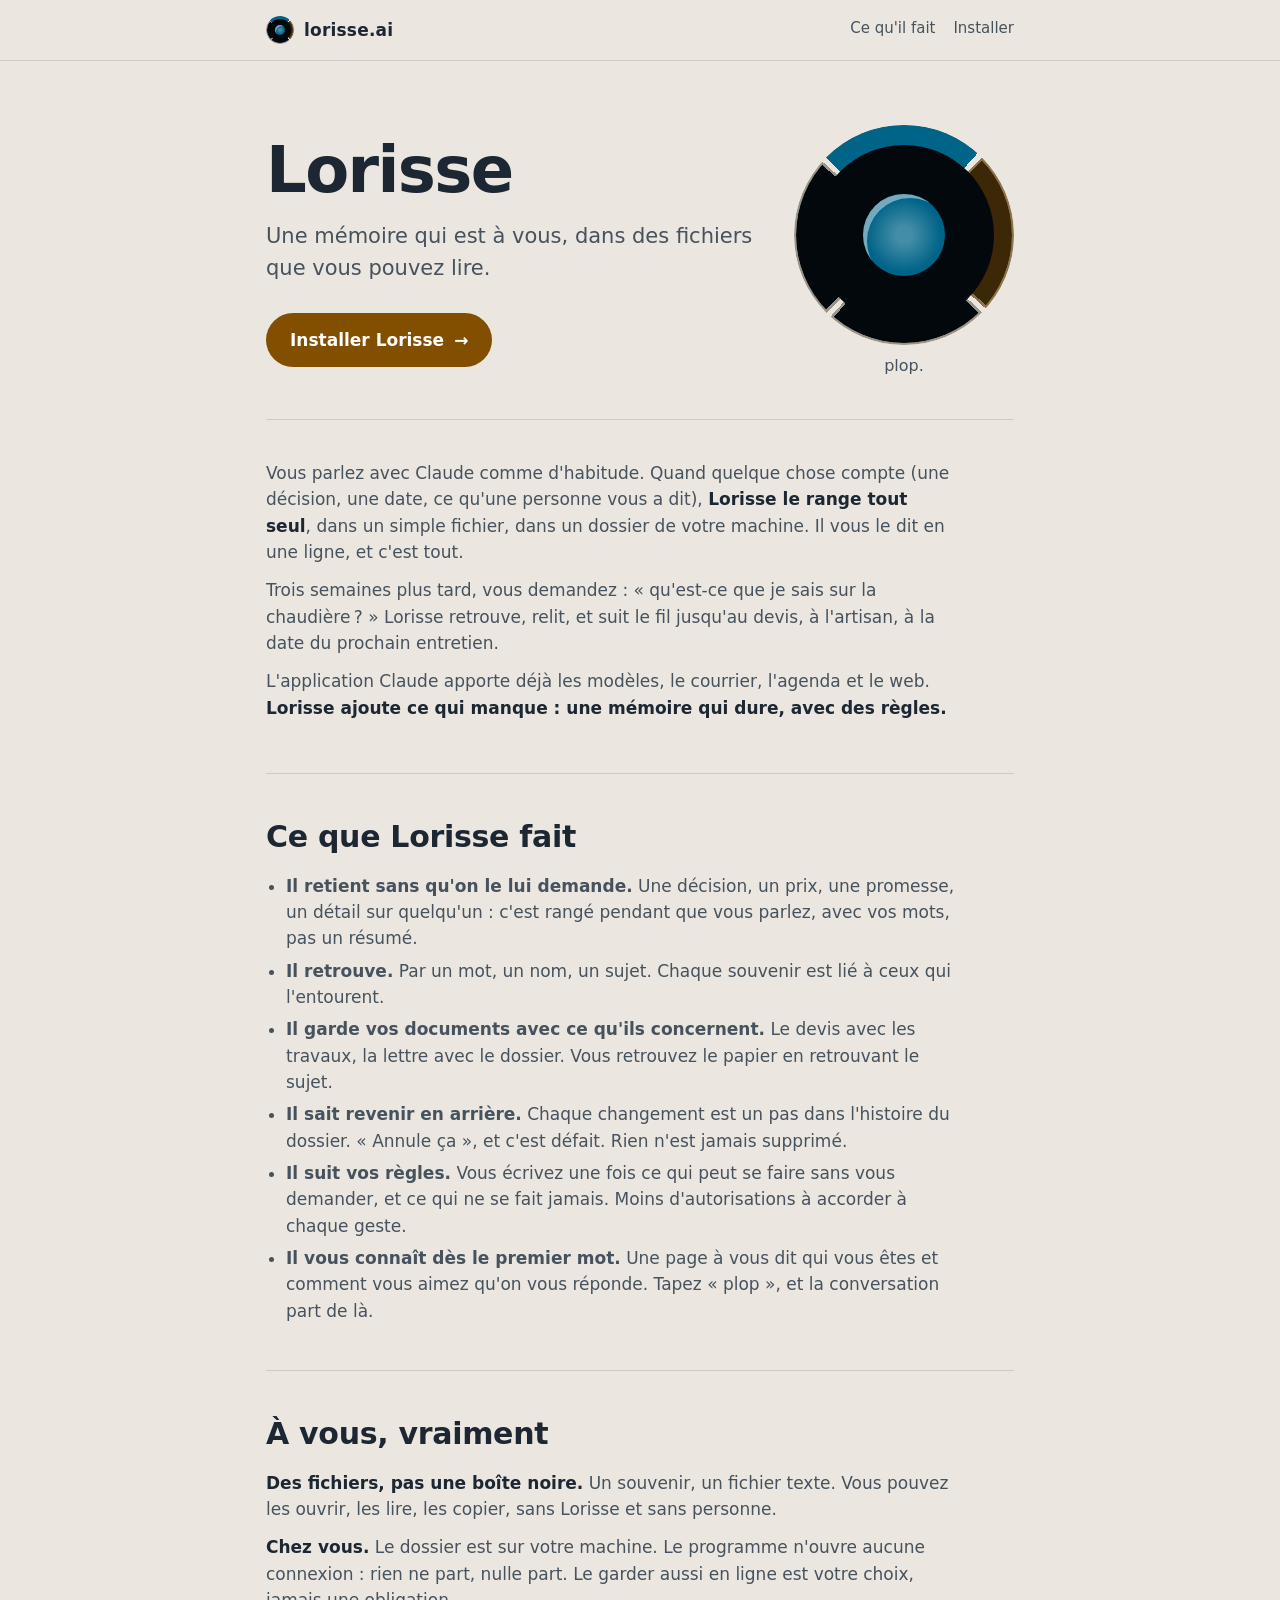
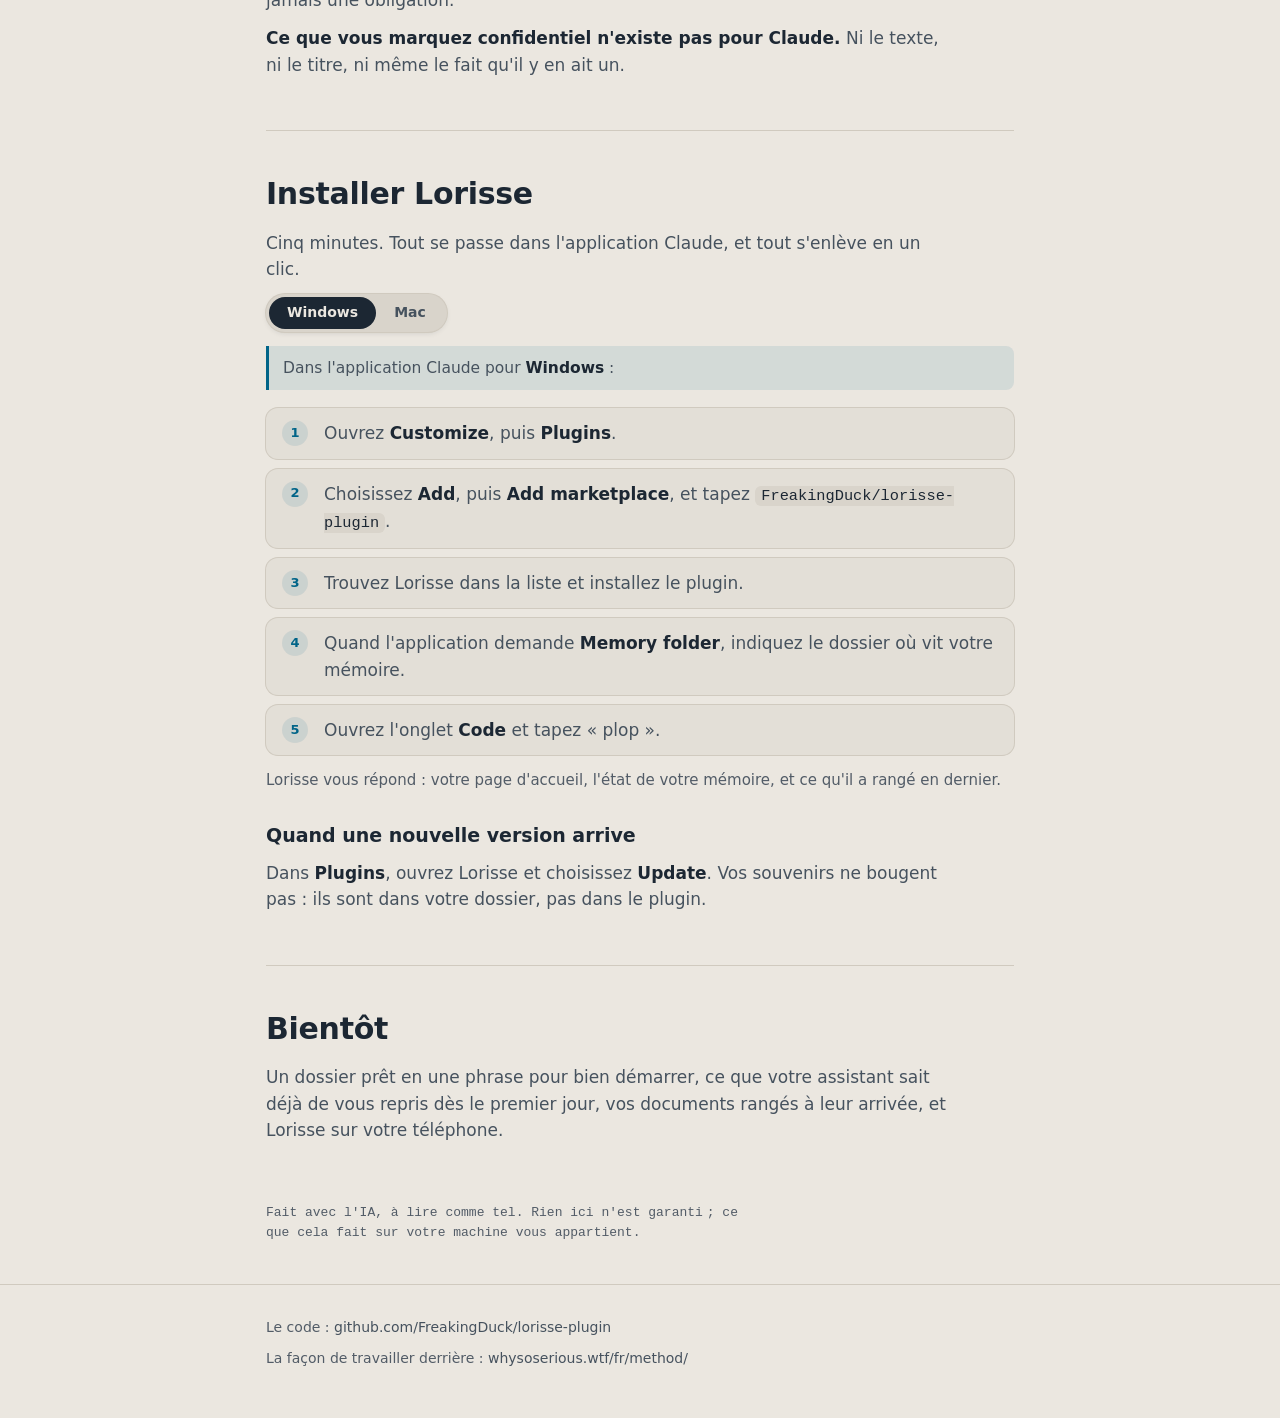
==== dev/index.html @ 376a8b90 "dev: the eye is alive: it follows the pointer, says a word underneath, answers a click Co-Authored-B" ====
<!doctype html>
<html lang="fr">
<head>
<meta charset="utf-8">
<meta name="viewport" content="width=device-width, initial-scale=1">
<meta name="robots" content="noindex">
<title>Lorisse</title>
<meta name="description" content="Lorisse est un plugin pour l'application Claude : une mémoire qui est à vous, dans des fichiers que vous pouvez lire.">
<meta name="theme-color" content="#07111a" media="(prefers-color-scheme: dark)">
<meta name="theme-color" content="#ebe7e0" media="(prefers-color-scheme: light)">
<link rel="stylesheet" href="../style.css">
<style>
  /* the hero with the eye on the right */
  .hero-row { display: grid; grid-template-columns: minmax(0, 1fr) auto; gap: 32px; align-items: center; }
  .cb-eye.big { width: 220px; height: 220px; }
  .big .cb-eye-off-in { inset: 2px; }
  .big .cb-eye-pupil { box-shadow: inset 6px 6px 0 -2px var(--cb-eye-rim); }
  @media (max-width: 820px) { .cb-eye.big { width: 150px; height: 150px; } }
  @media (max-width: 640px) { .hero-row { gap: 16px; } .cb-eye.big { width: 92px; height: 92px; } .big .cb-eye-pupil { box-shadow: inset 3px 3px 0 -1px var(--cb-eye-rim); } }
  /* the eye is alive: it follows the pointer, says a word underneath, and answers a click */
  .stage { display: grid; justify-items: center; gap: 10px; width: 220px; cursor: pointer; user-select: none; -webkit-tap-highlight-color: transparent; }
  .stage .cb-eye:focus-visible { outline: 2px solid var(--cb-blue); outline-offset: 8px; }
  .say { margin: 0; min-height: 1.5em; max-width: 220px; text-align: center; font-size: 16px; line-height: 1.35; color: var(--cb-ink-2); }
  .say i { display: inline-block; width: 2px; height: 1em; margin-left: 2px; vertical-align: -2px; background: var(--cb-ink-3); }
  .big .cb-eye-pupil { transition: translate .12s ease-out; }
  .big .cb-eye-core { transition: transform .14s ease-in-out; }
  .big.is-wink .cb-eye-core { transform: scaleY(.08); }
  .big .cb-eye-q { transition: opacity .25s ease, background-color .25s ease; }
  .cb-eye-q--3 { -webkit-mask: conic-gradient(from -45deg, transparent 0 180deg, #000 0 267deg, transparent 0); mask: conic-gradient(from -45deg, transparent 0 180deg, #000 0 267deg, transparent 0); }
  .cb-eye-q--4 { -webkit-mask: conic-gradient(from -45deg, transparent 0 270deg, #000 0 357deg, transparent 0); mask: conic-gradient(from -45deg, transparent 0 270deg, #000 0 357deg, transparent 0); }
  @keyframes eye-work { 0%, 100% { opacity: 1; } 50% { opacity: .35; } }
  @media (max-width: 820px) { .stage { width: 150px; } .say { max-width: 150px; font-size: 14px; } }
  @media (max-width: 640px) { .stage { width: 96px; } .say { max-width: 96px; font-size: 12.5px; } }
  @media (prefers-reduced-motion: reduce) { .big .cb-eye-pupil, .big .cb-eye-core, .big .cb-eye-q { transition: none; } }
</style>
</head>
<body>
<header>
  <div class="wrap nav">
    <a class="brand" href="./"><span class="cb-eye" aria-hidden="true"><span class="cb-eye-off"></span><span class="cb-eye-off-in"></span><span class="cb-eye-q cb-eye-q--1"></span><span class="cb-eye-q cb-eye-q--2"></span><span class="cb-eye-core"><span class="cb-eye-pupil"><span class="cb-eye-inner"></span></span></span></span> lorisse.ai</a>
    <nav aria-label="Sur cette page">
      <a href="#ce-qu-il-fait">Ce qu'il fait</a>
      <a href="#installer">Installer</a>
    </nav>
  </div>
</header>

<main class="wrap">
  <div class="hero hero-row">
    <div>
      <h1>Lorisse</h1>
      <p class="lede">Une mémoire qui est à vous, dans des fichiers que vous pouvez lire.</p>
      <a class="cta" href="#installer">Installer Lorisse <span aria-hidden="true">→</span></a>
    </div>
    <div class="stage" id="stage">
      <span class="cb-eye big" id="eye" role="button" tabindex="0" aria-label="L'œil de Lorisse"><span class="cb-eye-off"></span><span class="cb-eye-off-in"></span><span class="cb-eye-q cb-eye-q--1"></span><span class="cb-eye-q cb-eye-q--2"></span><span class="cb-eye-q cb-eye-q--3"></span><span class="cb-eye-q cb-eye-q--4"></span><span class="cb-eye-core"><span class="cb-eye-pupil"><span class="cb-eye-inner"></span></span></span></span>
      <p class="say" id="say" aria-live="polite"></p>
    </div>
  </div>

  <section>
    <p class="body">Vous parlez avec Claude comme d'habitude. Quand quelque chose compte (une décision, une date, ce qu'une personne vous a dit), <b>Lorisse le range tout seul</b>, dans un simple fichier, dans un dossier de votre machine. Il vous le dit en une ligne, et c'est tout.</p>
    <p class="body">Trois semaines plus tard, vous demandez&nbsp;: «&nbsp;qu'est-ce que je sais sur la chaudière&#8239;?&nbsp;» Lorisse retrouve, relit, et suit le fil jusqu'au devis, à l'artisan, à la date du prochain entretien.</p>
    <p class="body">L'application Claude apporte déjà les modèles, le courrier, l'agenda et le web. <b>Lorisse ajoute ce qui manque&nbsp;: une mémoire qui dure, avec des règles.</b></p>
  </section>

  <section id="ce-qu-il-fait">
    <h2>Ce que Lorisse fait</h2>
    <ul class="checks">
      <li><b>Il retient sans qu'on le lui demande.</b> Une décision, un prix, une promesse, un détail sur quelqu'un&nbsp;: c'est rangé pendant que vous parlez, avec vos mots, pas un résumé.</li>
      <li><b>Il retrouve.</b> Par un mot, un nom, un sujet. Chaque souvenir est lié à ceux qui l'entourent.</li>
      <li><b>Il garde vos documents avec ce qu'ils concernent.</b> Le devis avec les travaux, la lettre avec le dossier. Vous retrouvez le papier en retrouvant le sujet.</li>
      <li><b>Il sait revenir en arrière.</b> Chaque changement est un pas dans l'histoire du dossier. «&nbsp;Annule ça&nbsp;», et c'est défait. Rien n'est jamais supprimé.</li>
      <li><b>Il suit vos règles.</b> Vous écrivez une fois ce qui peut se faire sans vous demander, et ce qui ne se fait jamais. Moins d'autorisations à accorder à chaque geste.</li>
      <li><b>Il vous connaît dès le premier mot.</b> Une page à vous dit qui vous êtes et comment vous aimez qu'on vous réponde. Tapez «&nbsp;plop&nbsp;», et la conversation part de là.</li>
    </ul>
  </section>

  <section>
    <h2>À vous, vraiment</h2>
    <p class="body"><b>Des fichiers, pas une boîte noire.</b> Un souvenir, un fichier texte. Vous pouvez les ouvrir, les lire, les copier, sans Lorisse et sans personne.</p>
    <p class="body"><b>Chez vous.</b> Le dossier est sur votre machine. Le programme n'ouvre aucune connexion&nbsp;: rien ne part, nulle part. Le garder aussi en ligne est votre choix, jamais une obligation.</p>
    <p class="body"><b>Ce que vous marquez confidentiel n'existe pas pour Claude.</b> Ni le texte, ni le titre, ni même le fait qu'il y en ait un.</p>
  </section>

  <section id="installer">
    <h2>Installer Lorisse</h2>
    <p class="body">Cinq minutes. Tout se passe dans l'application Claude, et tout s'enlève en un clic.</p>
    <div class="os">
      <input type="radio" name="os" id="os-win" checked>
      <input type="radio" name="os" id="os-mac">
      <div class="seg" role="group" aria-label="Votre machine"><label for="os-win">Windows</label><label for="os-mac">Mac</label></div>
      <div class="pane pane-win note"><p>Dans l'application Claude pour <b>Windows</b>&nbsp;:</p></div>
      <div class="pane pane-mac note"><p>Dans l'application Claude pour <b>Mac</b>&nbsp;:</p></div>
    </div>
    <ol class="steps">
      <li><span>Ouvrez <b>Customize</b>, puis <b>Plugins</b>.</span></li>
      <li><span>Choisissez <b>Add</b>, puis <b>Add marketplace</b>, et tapez <code>FreakingDuck/lorisse-plugin</code>.</span></li>
      <li><span>Trouvez Lorisse dans la liste et installez le plugin.</span></li>
      <li><span>Quand l'application demande <b>Memory folder</b>, indiquez le dossier où vit votre mémoire.</span></li>
      <li><span>Ouvrez l'onglet <b>Code</b> et tapez «&nbsp;plop&nbsp;».</span></li>
    </ol>
    <p class="where">Lorisse vous répond&nbsp;: votre page d'accueil, l'état de votre mémoire, et ce qu'il a rangé en dernier.</p>

    <h3>Quand une nouvelle version arrive</h3>
    <p class="body">Dans <b>Plugins</b>, ouvrez Lorisse et choisissez <b>Update</b>. Vos souvenirs ne bougent pas&nbsp;: ils sont dans votre dossier, pas dans le plugin.</p>
  </section>

  <section>
    <h2>Bientôt</h2>
    <p class="body">Un dossier prêt en une phrase pour bien démarrer, ce que votre assistant sait déjà de vous repris dès le premier jour, vos documents rangés à leur arrivée, et Lorisse sur votre téléphone.</p>
  </section>

  <p class="made">Fait avec l'IA, à lire comme tel. Rien ici n'est garanti&#8239;; ce que cela fait sur votre machine vous appartient.</p>
</main>

<footer>
  <div class="wrap row">
    <span>Le code&nbsp;: <a href="https://github.com/FreakingDuck/lorisse-plugin">github.com/FreakingDuck/lorisse-plugin</a></span>
    <span>La façon de travailler derrière&nbsp;: <a href="https://whysoserious.wtf/fr/method/">whysoserious.wtf/fr/method/</a></span>
  </div>
</footer>
<script>
(function () {
  "use strict";
  var eye = document.getElementById("eye"), stage = document.getElementById("stage"), say = document.getElementById("say");
  if (!eye || !stage || !say) return;
  var pupil = eye.querySelector(".cb-eye-pupil");
  var quarters = Array.prototype.slice.call(eye.querySelectorAll(".cb-eye-q"));
  var reduce = !!(window.matchMedia && window.matchMedia("(prefers-reduced-motion: reduce)").matches);
  var BLUE = "var(--cb-blue)", ORANGE = "var(--cb-orange)", PINK = "var(--cb-pink)", GREEN = "var(--cb-green)";

  // What the eye does by itself: one small story, again and again.
  var STORY = [
    { at: 0, step: 0, say: "plop." },
    { at: 3200, step: 1, say: "j'écoute…" },
    { at: 4600, step: 2, say: "je cherche…" },
    { at: 6000, step: 3, say: "je range…" },
    { at: 7400, step: 4, say: "je relie…" },
    { at: 8800, step: 5, say: "rangé." },
    { at: 12500, step: 0, say: "" }
  ];
  // What it answers to a click, one after the other.
  var CLICKS = [
    { color: BLUE, say: "oui ?" },
    { color: GREEN, say: "je m'en souviens." },
    { color: ORANGE, say: "c'est à vous, pas à moi." },
    { color: PINK, say: "chut. c'est confidentiel." },
    { color: GREEN, say: "annulé. rien n'est perdu." },
    { color: BLUE, say: "plop !" }
  ];
  var LOOP_MS = 17000, CLICK_MS = 6000, TYPE_MS = 28, WINK_MS = 320;
  var timers = [], typing = null, back = null, clicks = 0;

  // One quarter: a colour and how bright; "" turns it off; "work" makes it pulse.
  function quarter(i, color, opacity, work) {
    var q = quarters[i];
    if (!q) return;
    q.style.animation = work ? "eye-work 1s ease-in-out infinite" : "none";
    q.style.background = color || "transparent";
    q.style.opacity = color ? String(opacity) : "0";
  }
  function rest() {
    quarters.forEach(function (q) { q.style.animation = ""; q.style.background = ""; q.style.opacity = ""; });
    quarter(2, "", 0); quarter(3, "", 0);
  }
  function step(n) {
    if (n === 0) { rest(); return; }
    for (var i = 0; i < 4; i++) {
      if (n === 5 || i < n - 1) quarter(i, BLUE, 1);
      else if (i === n - 1) quarter(i, ORANGE, 1, !reduce);
      else quarter(i, "", 0);
    }
  }
  function all(color) { for (var i = 0; i < 4; i++) quarter(i, color, 1); }

  function speak(text) {
    clearInterval(typing);
    if (!text || reduce) { say.textContent = text || ""; return; }
    var i = 0;
    say.textContent = "";
    typing = setInterval(function () {
      i++;
      say.textContent = text.slice(0, i);
      if (i < text.length) say.appendChild(document.createElement("i"));
      else clearInterval(typing);
    }, TYPE_MS);
  }
  function wink() {
    eye.classList.add("is-wink");
    setTimeout(function () { eye.classList.remove("is-wink"); }, WINK_MS);
  }
  function story() {
    timers.forEach(clearTimeout);
    timers = STORY.map(function (p) {
      return setTimeout(function () { step(p.step); speak(p.say); }, p.at);
    });
    timers.push(setTimeout(story, LOOP_MS));
  }
  function click() {
    var c = CLICKS[clicks % CLICKS.length];
    clicks++;
    timers.forEach(clearTimeout);
    clearTimeout(back);
    wink();
    all(c.color);
    speak(c.say);
    back = setTimeout(story, CLICK_MS);
  }
  function aim(e) {
    var r = eye.getBoundingClientRect(), s = r.width || 1;
    var dx = e.clientX - (r.left + s / 2), dy = e.clientY - (r.top + s / 2), d = Math.hypot(dx, dy) || 1;
    var reach = s * 0.1 * Math.min(1, d / 480);
    pupil.style.setProperty("translate", (dx / d * reach).toFixed(1) + "px " + (dy / d * reach).toFixed(1) + "px");
  }

  stage.addEventListener("click", click);
  eye.addEventListener("keydown", function (e) {
    if (e.key === "Enter" || e.key === " ") { e.preventDefault(); click(); }
  });
  stage.addEventListener("mouseenter", function () { if (!reduce) wink(); });
  window.addEventListener("pointermove", aim);

  if (reduce) { rest(); say.textContent = "plop."; } else { story(); }
})();
</script>
</body>
</html>
---- style.css ----
/* lorisse.ai: one stylesheet for every page.
   The tokens of Lorisse's look: dark on :root, light by the system below; no colour outside these two blocks.
   Nothing is loaded from another host: the fonts are the system's own. */
:root {
  color-scheme: dark;
  --cb-bg: #07111a; --cb-surface: #0d1a26; --cb-surface-2: #13222f;
  --cb-line: #1a2b3b; --cb-line-2: #2f4558;
  --cb-ink: #e6f1fa; --cb-ink-2: #9fb4c6; --cb-ink-3: #6a8296; --cb-on-accent: #07111a;
  --cb-blue: #4cc9f0; --cb-orange: #ffb703; --cb-orange-hi: #ffcb47; --cb-pink: #ff5c8a; --cb-green: #3ddc97;
  --cb-blue-soft: rgba(76, 201, 240, .14); --cb-orange-soft: rgba(255, 183, 3, .14);
  --cb-eye-core: #03080d; --cb-eye-light: rgba(255, 255, 255, .75); --cb-eye-rim: rgba(255, 255, 255, .45); --cb-eye-off: var(--cb-line-2);
  --cb-font-app: system-ui, -apple-system, "Segoe UI", Roboto, sans-serif;
  --cb-font-mono: ui-monospace, Consolas, "Courier New", monospace;
  --cb-radius-sm: 8px; --cb-radius-md: 12px; --cb-radius-card: 14px; --cb-radius-pill: 999px;
  --cb-shadow-card: 0 0 0 1px var(--cb-line);
  --cb-focus-ring: 2px solid var(--cb-blue);
  --cb-shadow-seg: 0 0 0 1px var(--cb-line), 0 2px 6px -2px rgba(0, 0, 0, .5);
}
@media (prefers-color-scheme: light) {
  :root {
    color-scheme: light;
    --cb-bg: #ebe7e0; --cb-surface: #e3dfd7; --cb-surface-2: #d9d4cb;
    --cb-line: #d0cabf; --cb-line-2: #9a9488;
    --cb-ink: #1c2733; --cb-ink-2: #46525e; --cb-ink-3: #525c67; --cb-on-accent: #ffffff;
    --cb-blue: #006488; --cb-orange: #824e00; --cb-orange-hi: #9a5c00; --cb-pink: #b5124f; --cb-green: #00704a;
    --cb-blue-soft: rgba(0, 100, 136, .10); --cb-orange-soft: rgba(130, 78, 0, .10);
    --cb-shadow-seg: 0 0 0 1px var(--cb-line), 0 2px 6px -2px rgba(28, 39, 51, .18);
  }
}

* { box-sizing: border-box; }
body { margin: 0; background: var(--cb-bg); color: var(--cb-ink); font-family: var(--cb-font-app);
  font-size: 17px; line-height: 1.55; -webkit-font-smoothing: antialiased; overflow-wrap: anywhere; }
a { color: var(--cb-blue); text-decoration: none; }
a:hover { text-decoration: underline; text-underline-offset: 2px; }
a:focus-visible { outline: var(--cb-focus-ring); outline-offset: 2px; }
.wrap { max-width: 780px; margin: 0 auto; padding: 0 16px; }
code { font-family: var(--cb-font-mono); font-size: .9em; background: var(--cb-surface-2); padding: 1px 6px; border-radius: 6px; color: var(--cb-ink); }

/* the header: the brand and its small eye */
header { border-bottom: 1px solid var(--cb-line); }
.nav { display: flex; align-items: center; justify-content: space-between; min-height: 60px; gap: 10px 16px; flex-wrap: wrap; }
.brand { display: flex; align-items: center; gap: 10px; font-weight: 700; letter-spacing: .2px; color: var(--cb-ink); }
.brand:hover { text-decoration: none; }
.nav nav { display: flex; gap: 8px 18px; font-size: 15px; flex-wrap: wrap; }
.nav nav a { color: var(--cb-ink-2); padding: 2px 0; border-bottom: 2px solid transparent; }
.nav nav a:hover { color: var(--cb-ink); text-decoration: none; }
.nav nav a[aria-current="page"] { color: var(--cb-ink); font-weight: 600; border-bottom-color: var(--cb-blue); }

/* the eye, small: a presence */
.cb-eye { position: relative; display: inline-block; flex: none; width: 28px; height: 28px; border-radius: 50%; vertical-align: middle; }
.cb-eye-off, .cb-eye-off-in, .cb-eye-q { position: absolute; inset: 0; border-radius: 50%; }
.cb-eye-off { background: var(--cb-eye-off); -webkit-mask: conic-gradient(from -45deg, #000 0 87deg, transparent 0 90deg, #000 0 177deg, transparent 0 180deg, #000 0 267deg, transparent 0 270deg, #000 0 357deg, transparent 0); mask: conic-gradient(from -45deg, #000 0 87deg, transparent 0 90deg, #000 0 177deg, transparent 0 180deg, #000 0 267deg, transparent 0 270deg, #000 0 357deg, transparent 0); }
.cb-eye-off-in { inset: 1px; background: var(--cb-eye-core); -webkit-mask: conic-gradient(from -45deg, transparent 0 1.5deg, #000 0 85.5deg, transparent 0 91.5deg, #000 0 175.5deg, transparent 0 181.5deg, #000 0 265.5deg, transparent 0 271.5deg, #000 0 355.5deg, transparent 0); mask: conic-gradient(from -45deg, transparent 0 1.5deg, #000 0 85.5deg, transparent 0 91.5deg, #000 0 175.5deg, transparent 0 181.5deg, #000 0 265.5deg, transparent 0 271.5deg, #000 0 355.5deg, transparent 0); }
.cb-eye-q--1 { background: var(--cb-blue); -webkit-mask: conic-gradient(from -45deg, #000 0 87deg, transparent 0); mask: conic-gradient(from -45deg, #000 0 87deg, transparent 0); animation: cb-eye-lead 2.4s ease-in-out infinite; }
.cb-eye-q--2 { background: var(--cb-orange); opacity: .45; -webkit-mask: conic-gradient(from -45deg, transparent 0 90deg, #000 0 177deg, transparent 0); mask: conic-gradient(from -45deg, transparent 0 90deg, #000 0 177deg, transparent 0); }
.cb-eye-core { position: absolute; inset: 9%; display: flex; align-items: center; justify-content: center; overflow: hidden; border-radius: 50%; background: var(--cb-eye-core); }
.cb-eye-pupil { position: relative; overflow: hidden; border-radius: 50%; width: 46%; height: 46%; background: var(--cb-blue); box-shadow: inset 1.5px 1.5px 0 -.5px var(--cb-eye-rim); animation: cb-eye-blink 5s infinite; }
.cb-eye-inner { position: absolute; inset: 0; border-radius: 50%; background: radial-gradient(circle, var(--cb-eye-light) 0 14%, transparent 64%); opacity: .35; }
@keyframes cb-eye-blink { 0%, 93%, 100% { transform: scaleY(1); } 96% { transform: scaleY(.08); } }
@keyframes cb-eye-lead { 0%, 100% { filter: brightness(1); } 50% { filter: brightness(1.4); } }
@media (prefers-reduced-motion: reduce) { .cb-eye-pupil, .cb-eye-q--1 { animation: none; } }

/* the hero */
.hero { padding: 64px 0 40px; }
@media (max-width: 640px) { .hero { padding-top: 36px; } }
h1 { font-size: clamp(40px, 7vw, 64px); line-height: 1.04; margin: 0 0 16px; letter-spacing: -.025em; font-weight: 800; }
.lede { font-size: 21px; color: var(--cb-ink-2); max-width: 40ch; margin: 0 0 28px; }
.cta { display: inline-flex; align-items: center; gap: 10px; padding: 14px 24px; border-radius: var(--cb-radius-pill); background: var(--cb-orange); color: var(--cb-on-accent); font-weight: 800; font-size: 17px; }
.cta:hover { background: var(--cb-orange-hi); text-decoration: none; }
.cta:focus-visible { outline: var(--cb-focus-ring); outline-offset: 4px; }

/* the sections */
section { padding: 40px 0; border-top: 1px solid var(--cb-line); }
h2 { font-size: clamp(24px, 3.6vw, 30px); letter-spacing: -.01em; margin: 0 0 12px; font-weight: 800; }
h3 { font-size: 19px; margin: 0 0 10px; }
p.body { color: var(--cb-ink-2); margin: 0 0 12px; max-width: 64ch; }
p.body b { color: var(--cb-ink); }
.note { color: var(--cb-ink-2); font-size: 15.5px; margin: 0 0 18px; padding: 10px 14px; border-left: 3px solid var(--cb-blue); background: var(--cb-blue-soft); border-radius: 0 var(--cb-radius-sm) var(--cb-radius-sm) 0; }

/* the steps: a numbered list in cards */
.steps { list-style: none; margin: 0; padding: 0; display: grid; gap: 10px; counter-reset: s; }
.steps li { display: grid; grid-template-columns: 30px minmax(0, 1fr); gap: 12px; align-items: start; padding: 12px 16px; border-radius: var(--cb-radius-md); background: var(--cb-surface); box-shadow: var(--cb-shadow-card); color: var(--cb-ink-2); counter-increment: s; }
.steps li::before { content: counter(s); display: grid; place-items: center; width: 26px; height: 26px; border-radius: 50%; background: var(--cb-blue-soft); color: var(--cb-blue); font-weight: 700; font-size: 13px; }
.steps b { color: var(--cb-ink); }
.steps + h2 { margin-top: 32px; }
.where { color: var(--cb-ink-3); font-size: 15px; margin: -4px 0 12px; }
.steps + .where { margin: 14px 0 0; }
.where + h3 { margin-top: 28px; }

.checks { margin: 0; padding-left: 20px; color: var(--cb-ink-2); max-width: 64ch; }
.checks li { margin-bottom: 6px; }

/* the Windows / Mac switch, in CSS only: without the stylesheet both notes read one under the other */
.os { margin: 0 0 18px; }
.os input { position: absolute; opacity: 0; width: 1px; height: 1px; }
.os .seg { display: inline-flex; padding: 3px; border-radius: var(--cb-radius-pill); background: var(--cb-surface-2); box-shadow: var(--cb-shadow-seg); margin-bottom: 14px; }
.os .seg label { min-height: 32px; display: inline-flex; align-items: center; padding: 4px 18px; border-radius: var(--cb-radius-pill); color: var(--cb-ink-2); font-weight: 600; font-size: 14px; cursor: pointer; }
.os #os-win:checked ~ .seg label[for="os-win"],
.os #os-mac:checked ~ .seg label[for="os-mac"] { background: var(--cb-ink); color: var(--cb-bg); }
.os #os-win:focus-visible ~ .seg label[for="os-win"],
.os #os-mac:focus-visible ~ .seg label[for="os-mac"] { outline: var(--cb-focus-ring); outline-offset: 2px; }
.os .pane { display: none; }
.os #os-win:checked ~ .pane-win, .os #os-mac:checked ~ .pane-mac { display: block; }
.os .pane p { margin: 0; }
.os .pane b { color: var(--cb-ink); }

.back { display: inline-block; margin-top: 8px; font-weight: 600; }
.made { font-family: ui-monospace, "Cascadia Mono", Consolas, monospace; font-size: 13px; color: var(--cb-ink-3); margin: 8px 0 40px; max-width: 64ch; }

footer { padding: 32px 0 48px; border-top: 1px solid var(--cb-line); color: var(--cb-ink-3); font-size: 14px; }
footer .row { display: flex; flex-wrap: wrap; justify-content: space-between; gap: 10px 20px; }
footer a { color: var(--cb-ink-2); }
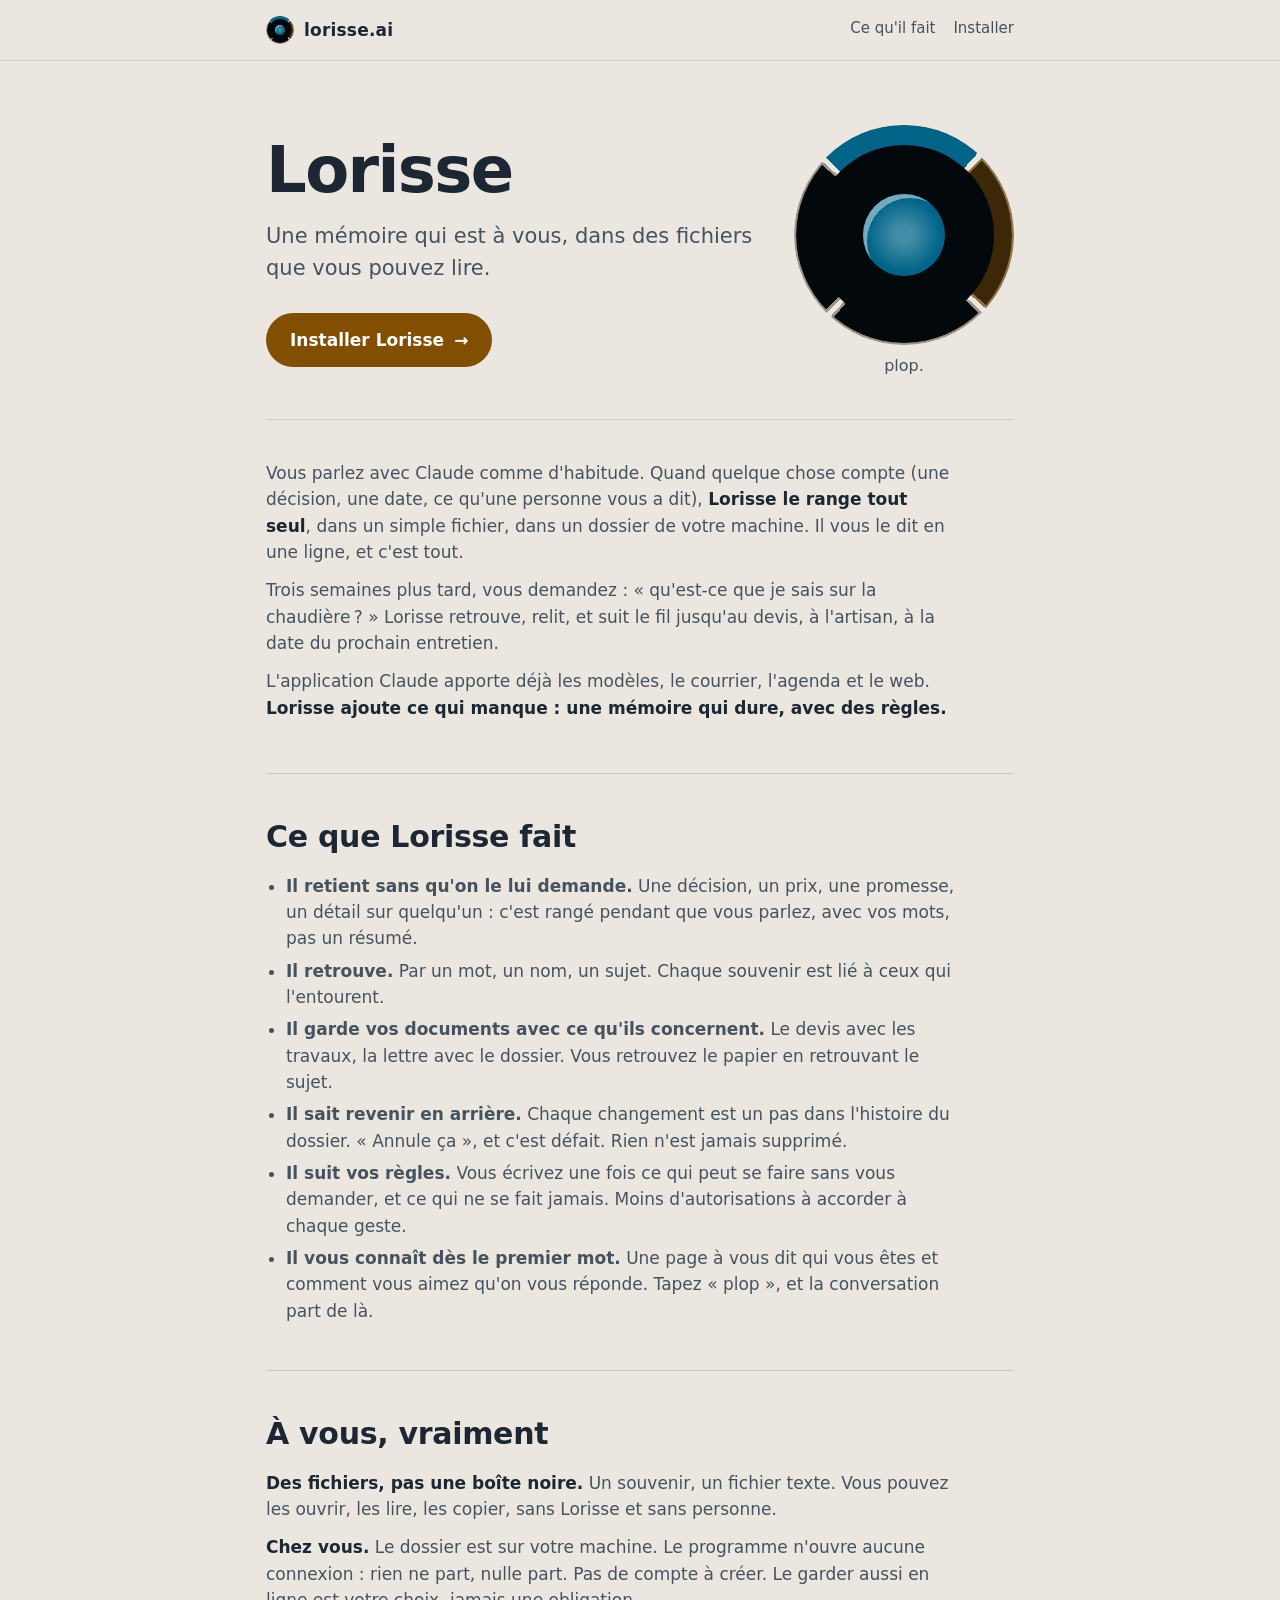
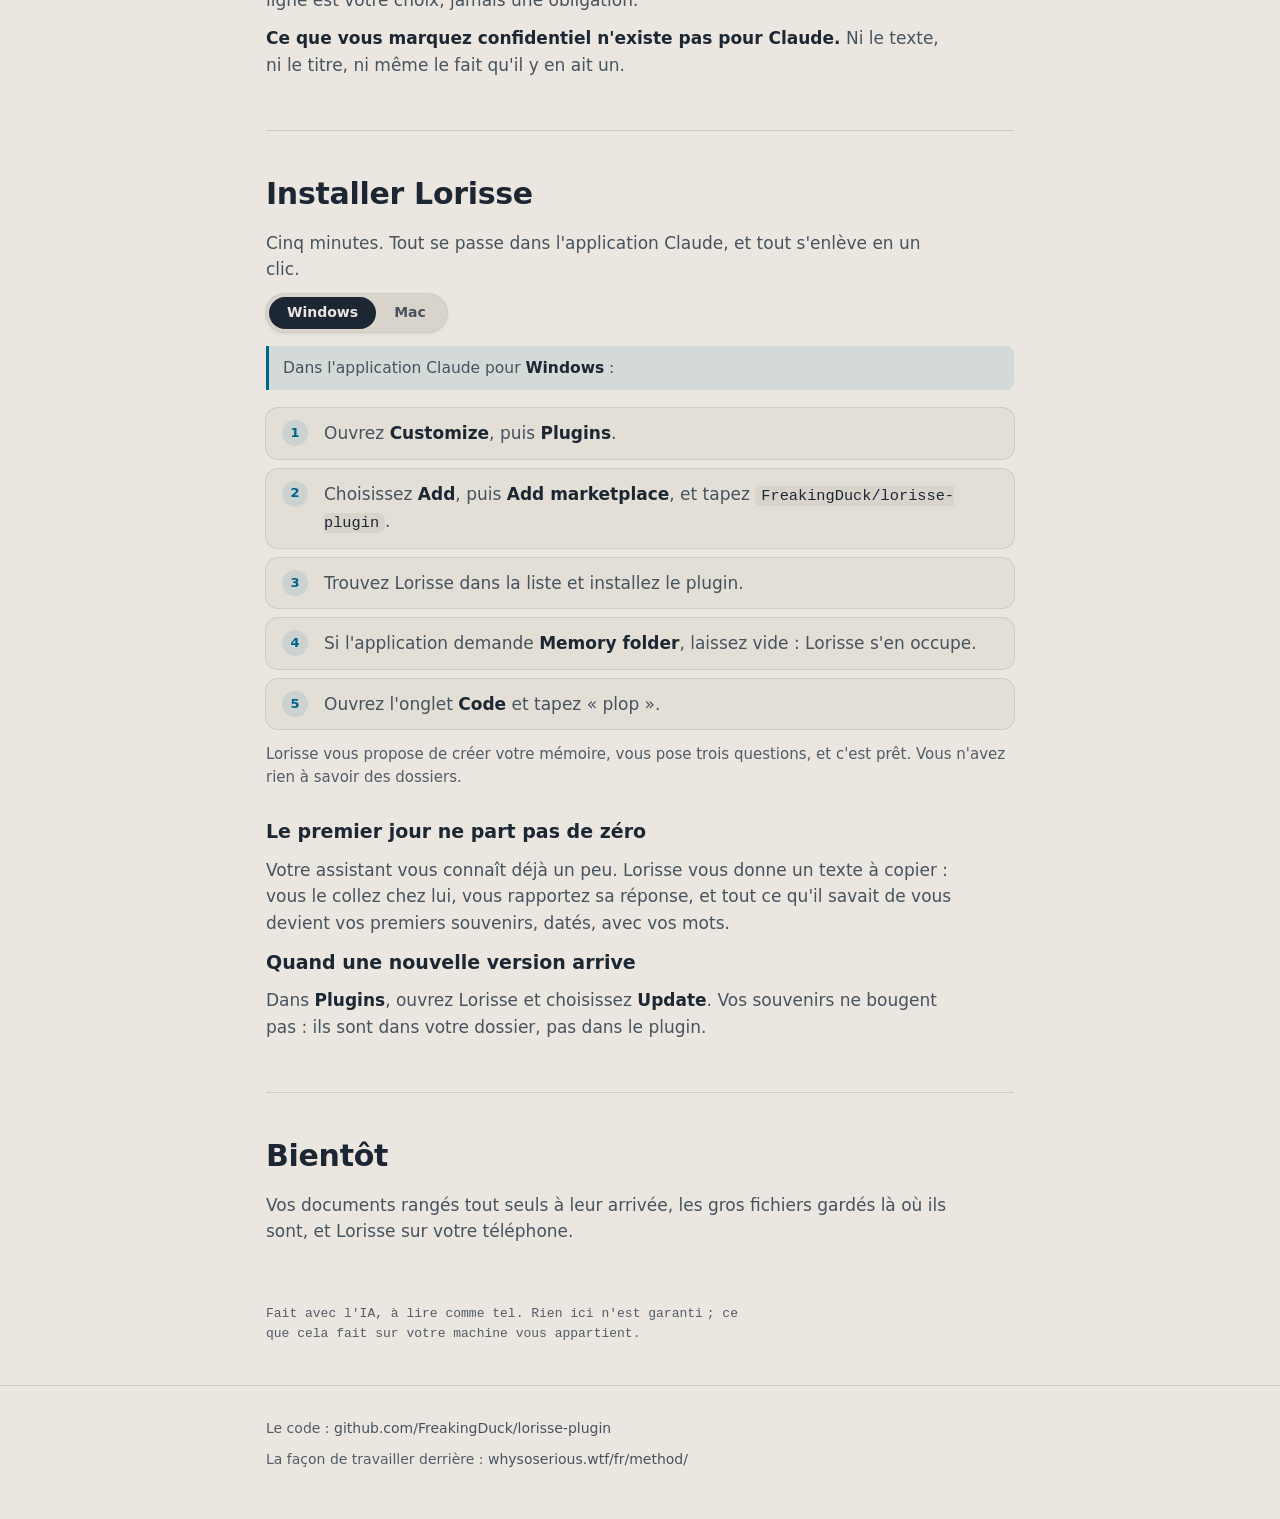
==== commit 9b24a1b0: "dev: the install without a folder to give, the first day that does not start empty Co-Authored-By: C" ====
--- a/dev/index.html
+++ b/dev/index.html
@@ -79,7 +79,7 @@
   <section>
     <h2>À vous, vraiment</h2>
     <p class="body"><b>Des fichiers, pas une boîte noire.</b> Un souvenir, un fichier texte. Vous pouvez les ouvrir, les lire, les copier, sans Lorisse et sans personne.</p>
-    <p class="body"><b>Chez vous.</b> Le dossier est sur votre machine. Le programme n'ouvre aucune connexion&nbsp;: rien ne part, nulle part. Le garder aussi en ligne est votre choix, jamais une obligation.</p>
+    <p class="body"><b>Chez vous.</b> Le dossier est sur votre machine. Le programme n'ouvre aucune connexion&nbsp;: rien ne part, nulle part. Pas de compte à créer. Le garder aussi en ligne est votre choix, jamais une obligation.</p>
     <p class="body"><b>Ce que vous marquez confidentiel n'existe pas pour Claude.</b> Ni le texte, ni le titre, ni même le fait qu'il y en ait un.</p>
   </section>
 
@@ -97,10 +97,13 @@
       <li><span>Ouvrez <b>Customize</b>, puis <b>Plugins</b>.</span></li>
       <li><span>Choisissez <b>Add</b>, puis <b>Add marketplace</b>, et tapez <code>FreakingDuck/lorisse-plugin</code>.</span></li>
       <li><span>Trouvez Lorisse dans la liste et installez le plugin.</span></li>
-      <li><span>Quand l'application demande <b>Memory folder</b>, indiquez le dossier où vit votre mémoire.</span></li>
+      <li><span>Si l'application demande <b>Memory folder</b>, laissez vide&nbsp;: Lorisse s'en occupe.</span></li>
       <li><span>Ouvrez l'onglet <b>Code</b> et tapez «&nbsp;plop&nbsp;».</span></li>
     </ol>
-    <p class="where">Lorisse vous répond&nbsp;: votre page d'accueil, l'état de votre mémoire, et ce qu'il a rangé en dernier.</p>
+    <p class="where">Lorisse vous propose de créer votre mémoire, vous pose trois questions, et c'est prêt. Vous n'avez rien à savoir des dossiers.</p>
+
+    <h3>Le premier jour ne part pas de zéro</h3>
+    <p class="body">Votre assistant vous connaît déjà un peu. Lorisse vous donne un texte à copier&nbsp;: vous le collez chez lui, vous rapportez sa réponse, et tout ce qu'il savait de vous devient vos premiers souvenirs, datés, avec vos mots.</p>
 
     <h3>Quand une nouvelle version arrive</h3>
     <p class="body">Dans <b>Plugins</b>, ouvrez Lorisse et choisissez <b>Update</b>. Vos souvenirs ne bougent pas&nbsp;: ils sont dans votre dossier, pas dans le plugin.</p>
@@ -108,7 +111,7 @@
 
   <section>
     <h2>Bientôt</h2>
-    <p class="body">Un dossier prêt en une phrase pour bien démarrer, ce que votre assistant sait déjà de vous repris dès le premier jour, vos documents rangés à leur arrivée, et Lorisse sur votre téléphone.</p>
+    <p class="body">Vos documents rangés tout seuls à leur arrivée, les gros fichiers gardés là où ils sont, et Lorisse sur votre téléphone.</p>
   </section>
 
   <p class="made">Fait avec l'IA, à lire comme tel. Rien ici n'est garanti&#8239;; ce que cela fait sur votre machine vous appartient.</p>
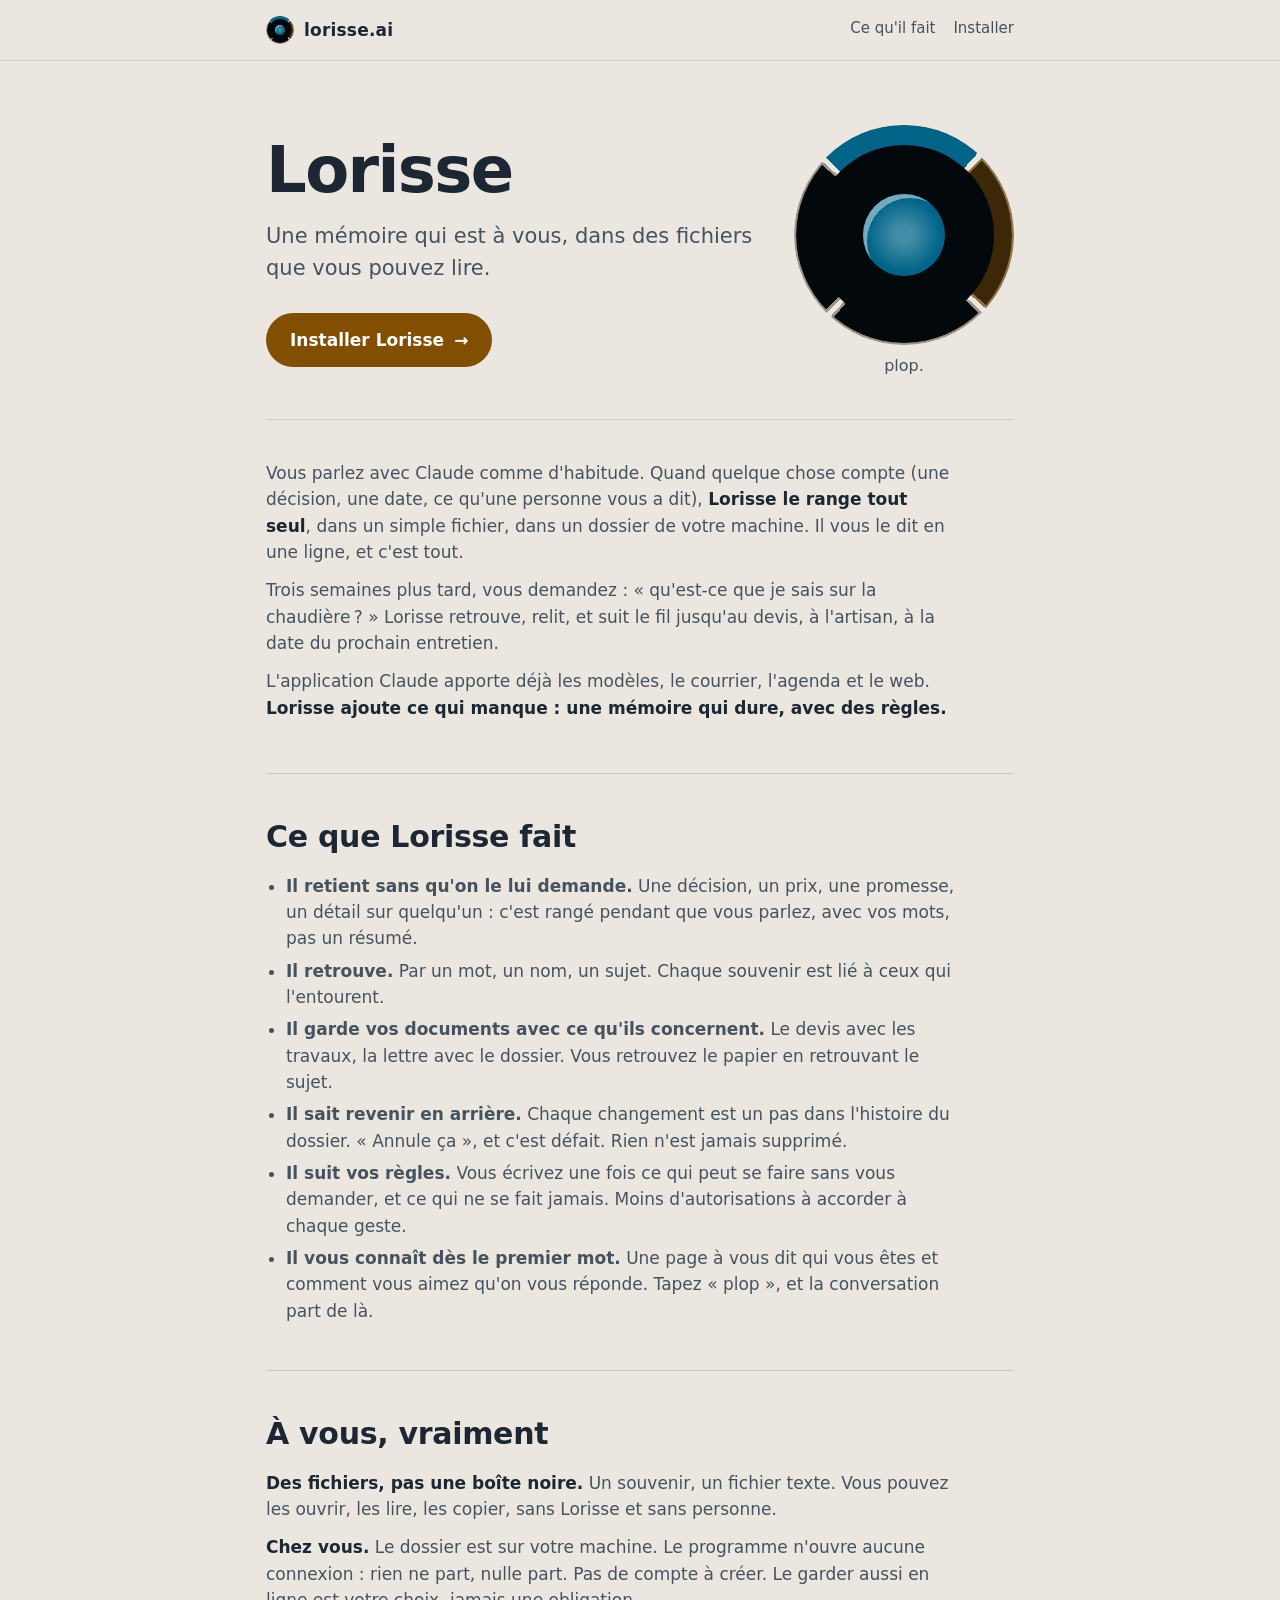
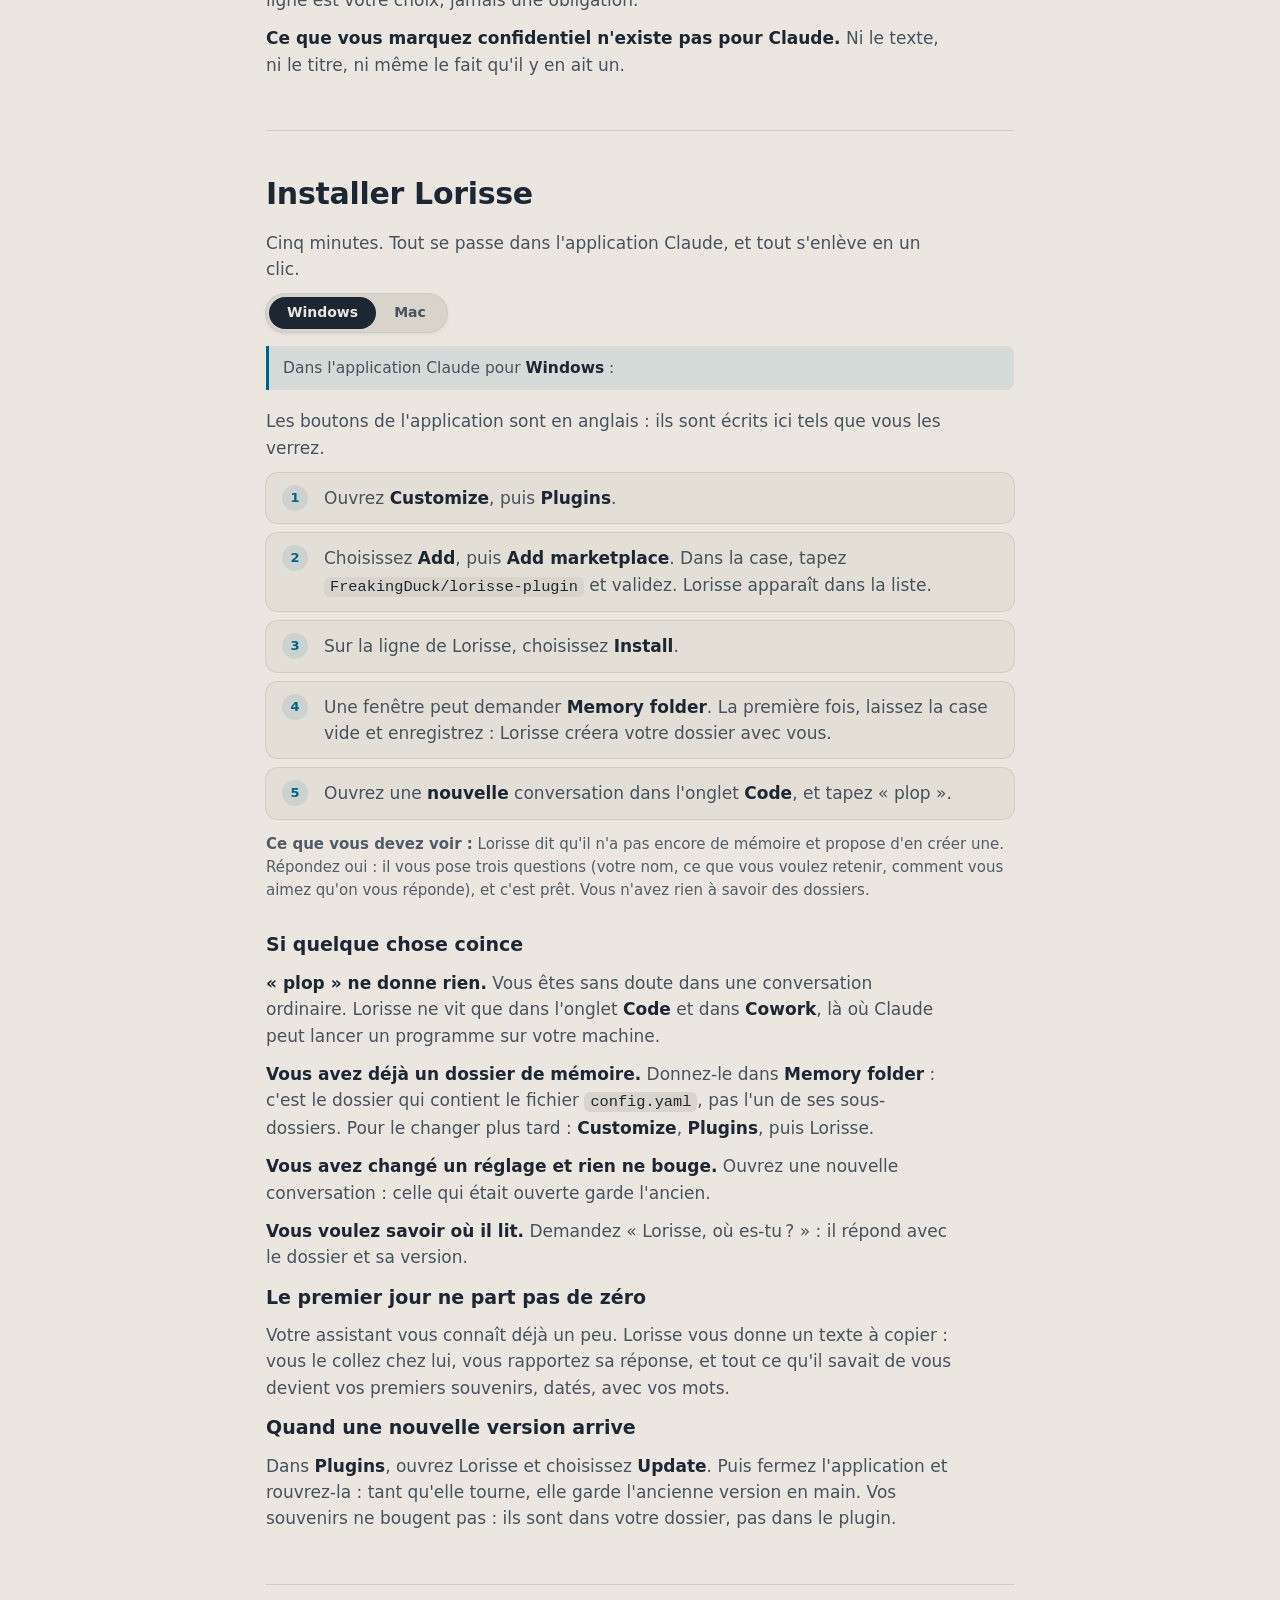
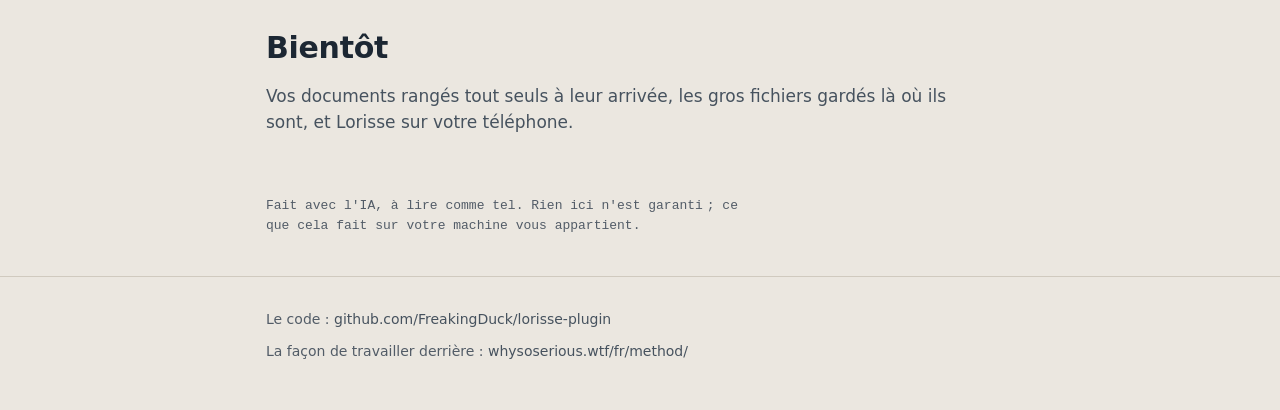
==== commit 47ee8427: "dev: a wink closes the pupil only; the install steps say what you should see and what to do when it " ====
--- a/dev/index.html
+++ b/dev/index.html
@@ -22,16 +22,16 @@
   .stage .cb-eye:focus-visible { outline: 2px solid var(--cb-blue); outline-offset: 8px; }
   .say { margin: 0; min-height: 1.5em; max-width: 220px; text-align: center; font-size: 16px; line-height: 1.35; color: var(--cb-ink-2); }
   .say i { display: inline-block; width: 2px; height: 1em; margin-left: 2px; vertical-align: -2px; background: var(--cb-ink-3); }
-  .big .cb-eye-pupil { transition: translate .12s ease-out; }
-  .big .cb-eye-core { transition: transform .14s ease-in-out; }
-  .big.is-wink .cb-eye-core { transform: scaleY(.08); }
+  /* a wink closes the pupil only: the dark disc around it stays round */
+  .big .cb-eye-pupil { transition: translate .12s ease-out, scale .14s ease-in-out; }
+  .big.is-wink .cb-eye-pupil { scale: 1 .08; }
   .big .cb-eye-q { transition: opacity .25s ease, background-color .25s ease; }
   .cb-eye-q--3 { -webkit-mask: conic-gradient(from -45deg, transparent 0 180deg, #000 0 267deg, transparent 0); mask: conic-gradient(from -45deg, transparent 0 180deg, #000 0 267deg, transparent 0); }
   .cb-eye-q--4 { -webkit-mask: conic-gradient(from -45deg, transparent 0 270deg, #000 0 357deg, transparent 0); mask: conic-gradient(from -45deg, transparent 0 270deg, #000 0 357deg, transparent 0); }
   @keyframes eye-work { 0%, 100% { opacity: 1; } 50% { opacity: .35; } }
   @media (max-width: 820px) { .stage { width: 150px; } .say { max-width: 150px; font-size: 14px; } }
   @media (max-width: 640px) { .stage { width: 96px; } .say { max-width: 96px; font-size: 12.5px; } }
-  @media (prefers-reduced-motion: reduce) { .big .cb-eye-pupil, .big .cb-eye-core, .big .cb-eye-q { transition: none; } }
+  @media (prefers-reduced-motion: reduce) { .big .cb-eye-pupil, .big .cb-eye-q { transition: none; } }
 </style>
 </head>
 <body>
@@ -93,20 +93,27 @@
       <div class="pane pane-win note"><p>Dans l'application Claude pour <b>Windows</b>&nbsp;:</p></div>
       <div class="pane pane-mac note"><p>Dans l'application Claude pour <b>Mac</b>&nbsp;:</p></div>
     </div>
+    <p class="body">Les boutons de l'application sont en anglais&nbsp;: ils sont écrits ici tels que vous les verrez.</p>
     <ol class="steps">
       <li><span>Ouvrez <b>Customize</b>, puis <b>Plugins</b>.</span></li>
-      <li><span>Choisissez <b>Add</b>, puis <b>Add marketplace</b>, et tapez <code>FreakingDuck/lorisse-plugin</code>.</span></li>
-      <li><span>Trouvez Lorisse dans la liste et installez le plugin.</span></li>
-      <li><span>Si l'application demande <b>Memory folder</b>, laissez vide&nbsp;: Lorisse s'en occupe.</span></li>
-      <li><span>Ouvrez l'onglet <b>Code</b> et tapez «&nbsp;plop&nbsp;».</span></li>
+      <li><span>Choisissez <b>Add</b>, puis <b>Add marketplace</b>. Dans la case, tapez <code>FreakingDuck/lorisse-plugin</code> et validez. Lorisse apparaît dans la liste.</span></li>
+      <li><span>Sur la ligne de Lorisse, choisissez <b>Install</b>.</span></li>
+      <li><span>Une fenêtre peut demander <b>Memory folder</b>. La première fois, laissez la case vide et enregistrez&nbsp;: Lorisse créera votre dossier avec vous.</span></li>
+      <li><span>Ouvrez une <b>nouvelle</b> conversation dans l'onglet <b>Code</b>, et tapez «&nbsp;plop&nbsp;».</span></li>
     </ol>
-    <p class="where">Lorisse vous propose de créer votre mémoire, vous pose trois questions, et c'est prêt. Vous n'avez rien à savoir des dossiers.</p>
+    <p class="where"><b>Ce que vous devez voir&nbsp;:</b> Lorisse dit qu'il n'a pas encore de mémoire et propose d'en créer une. Répondez oui&nbsp;: il vous pose trois questions (votre nom, ce que vous voulez retenir, comment vous aimez qu'on vous réponde), et c'est prêt. Vous n'avez rien à savoir des dossiers.</p>
+
+    <h3>Si quelque chose coince</h3>
+    <p class="body"><b>«&nbsp;plop&nbsp;» ne donne rien.</b> Vous êtes sans doute dans une conversation ordinaire. Lorisse ne vit que dans l'onglet <b>Code</b> et dans <b>Cowork</b>, là où Claude peut lancer un programme sur votre machine.</p>
+    <p class="body"><b>Vous avez déjà un dossier de mémoire.</b> Donnez-le dans <b>Memory folder</b>&nbsp;: c'est le dossier qui contient le fichier <code>config.yaml</code>, pas l'un de ses sous-dossiers. Pour le changer plus tard&nbsp;: <b>Customize</b>, <b>Plugins</b>, puis Lorisse.</p>
+    <p class="body"><b>Vous avez changé un réglage et rien ne bouge.</b> Ouvrez une nouvelle conversation&nbsp;: celle qui était ouverte garde l'ancien.</p>
+    <p class="body"><b>Vous voulez savoir où il lit.</b> Demandez «&nbsp;Lorisse, où es-tu&#8239;?&nbsp;»&nbsp;: il répond avec le dossier et sa version.</p>
 
     <h3>Le premier jour ne part pas de zéro</h3>
     <p class="body">Votre assistant vous connaît déjà un peu. Lorisse vous donne un texte à copier&nbsp;: vous le collez chez lui, vous rapportez sa réponse, et tout ce qu'il savait de vous devient vos premiers souvenirs, datés, avec vos mots.</p>
 
     <h3>Quand une nouvelle version arrive</h3>
-    <p class="body">Dans <b>Plugins</b>, ouvrez Lorisse et choisissez <b>Update</b>. Vos souvenirs ne bougent pas&nbsp;: ils sont dans votre dossier, pas dans le plugin.</p>
+    <p class="body">Dans <b>Plugins</b>, ouvrez Lorisse et choisissez <b>Update</b>. Puis fermez l'application et rouvrez-la&nbsp;: tant qu'elle tourne, elle garde l'ancienne version en main. Vos souvenirs ne bougent pas&nbsp;: ils sont dans votre dossier, pas dans le plugin.</p>
   </section>
 
   <section>
@@ -153,7 +160,7 @@
     { color: BLUE, say: "plop !" }
   ];
   var LOOP_MS = 17000, CLICK_MS = 6000, TYPE_MS = 28, WINK_MS = 320;
-  var timers = [], typing = null, back = null, clicks = 0;
+  var timers = [], typing = null, back = null, winking = null, clicks = 0;
 
   // One quarter: a colour and how bright; "" turns it off; "work" makes it pulse.
   function quarter(i, color, opacity, work) {
@@ -190,8 +197,9 @@
     }, TYPE_MS);
   }
   function wink() {
+    clearTimeout(winking);
     eye.classList.add("is-wink");
-    setTimeout(function () { eye.classList.remove("is-wink"); }, WINK_MS);
+    winking = setTimeout(function () { eye.classList.remove("is-wink"); }, WINK_MS);
   }
   function story() {
     timers.forEach(clearTimeout);
@@ -221,7 +229,7 @@
   eye.addEventListener("keydown", function (e) {
     if (e.key === "Enter" || e.key === " ") { e.preventDefault(); click(); }
   });
-  stage.addEventListener("mouseenter", function () { if (!reduce) wink(); });
+  eye.addEventListener("mouseenter", function () { if (!reduce) wink(); });
   window.addEventListener("pointermove", aim);
 
   if (reduce) { rest(); say.textContent = "plop."; } else { story(); }
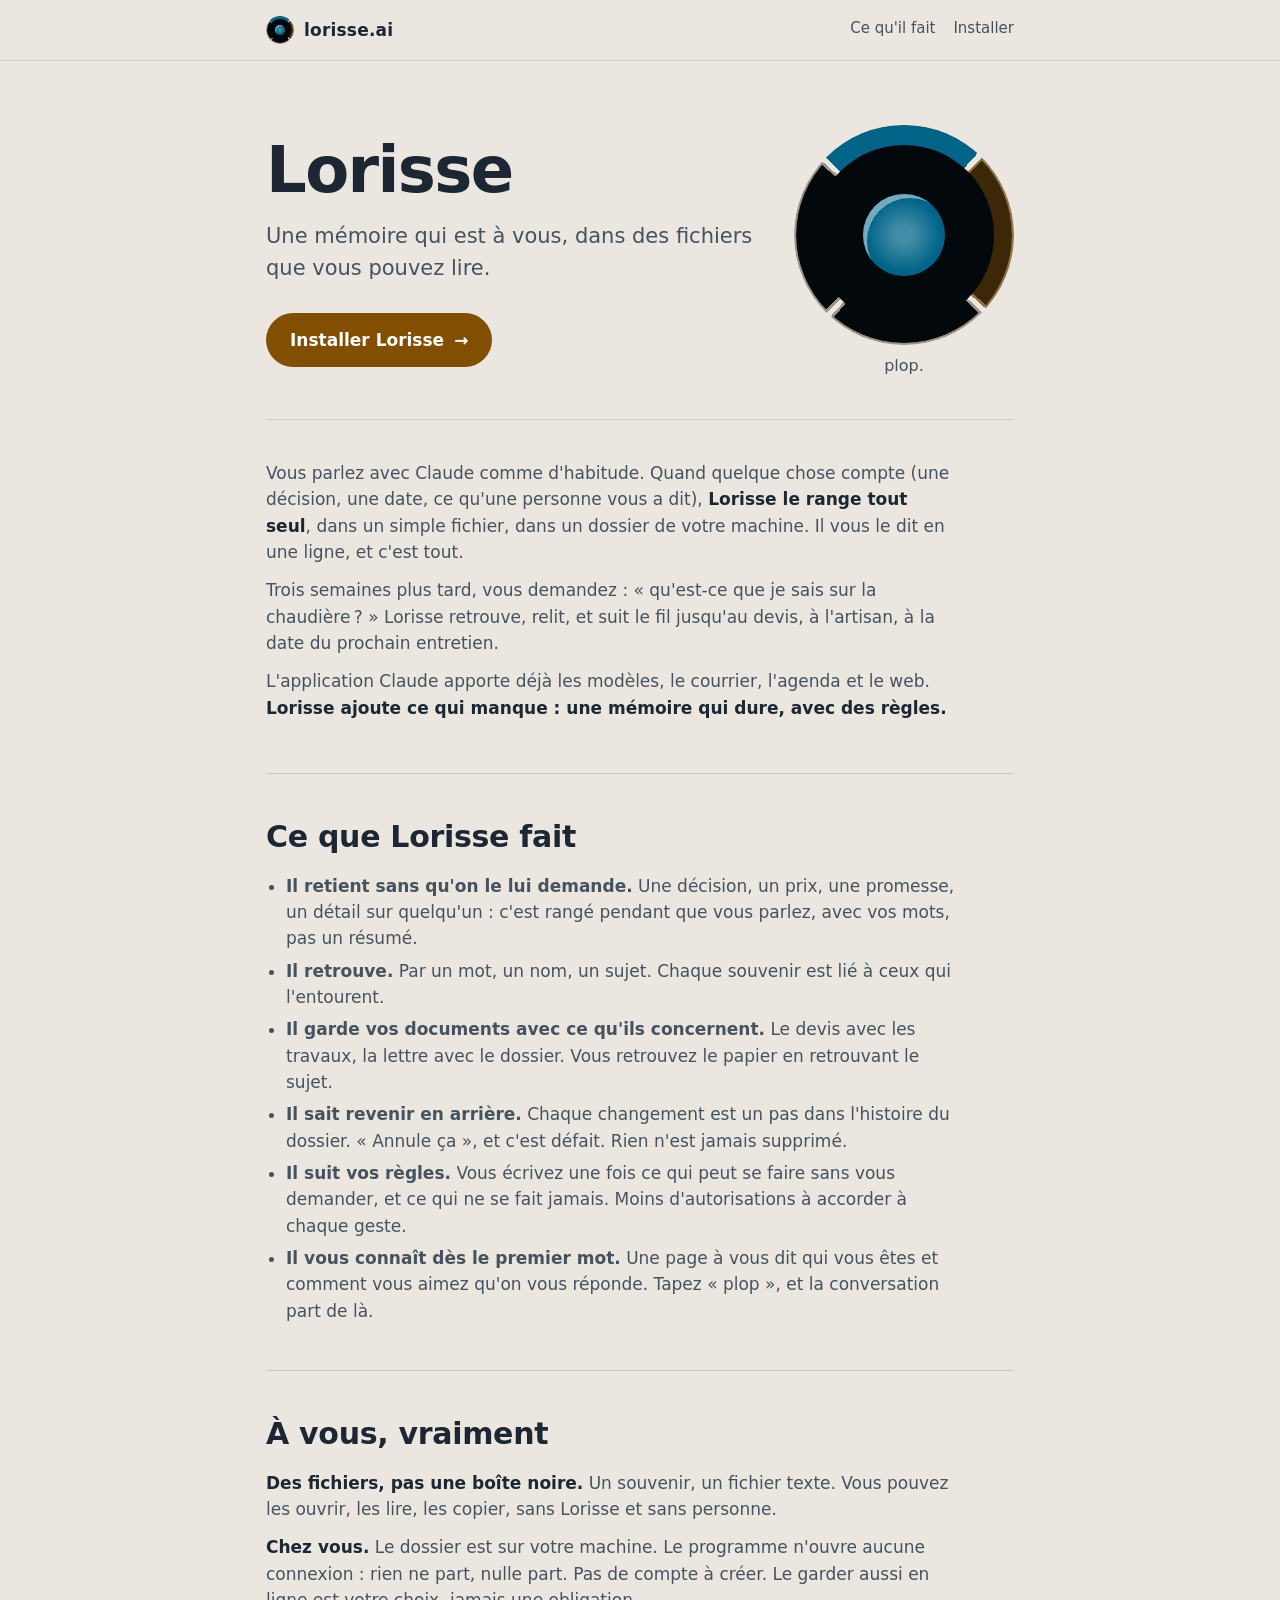
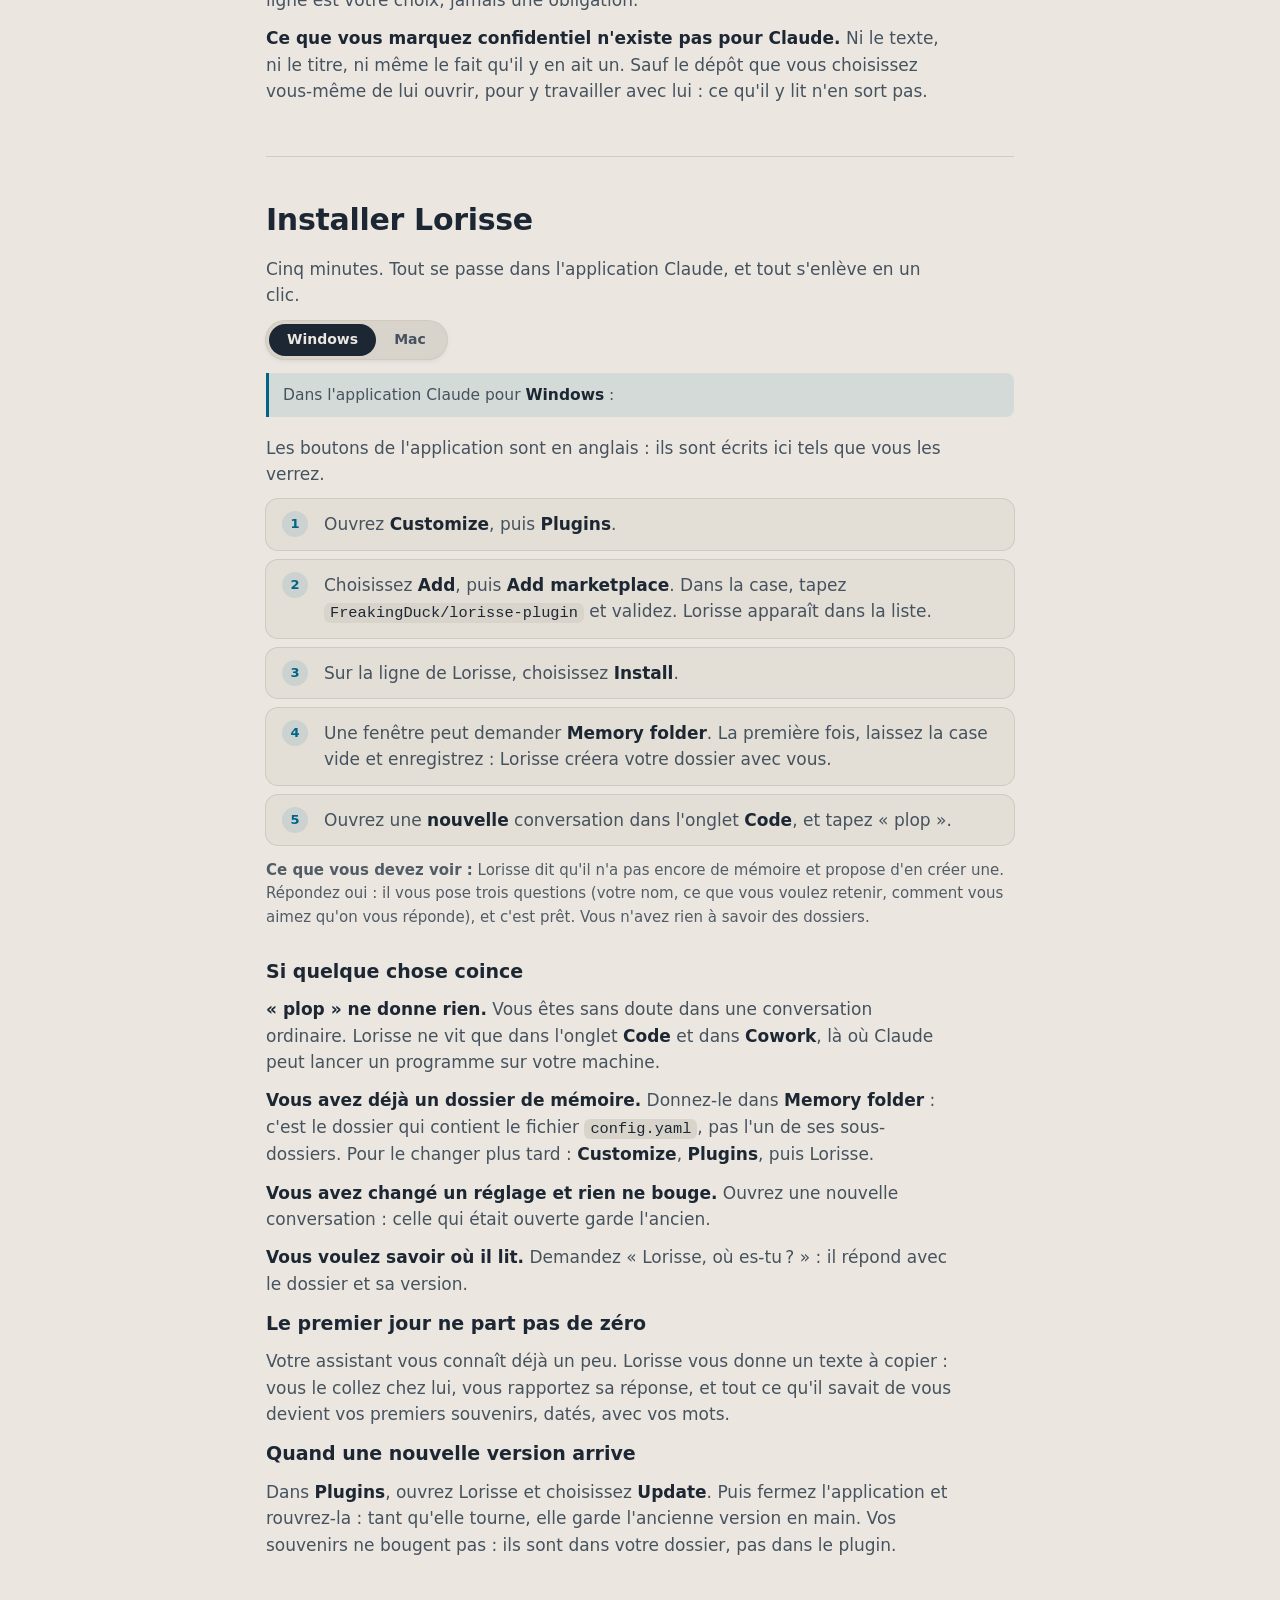
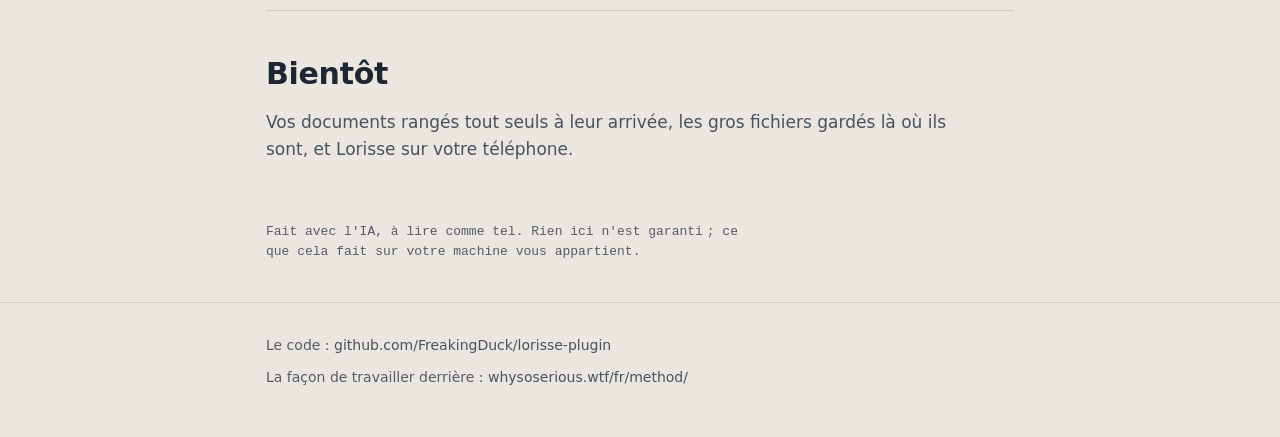
==== commit d0475af8: "an automatic check of the page with the eye, in Edge and Firefox; dev: a repository you open to Clau" ====
--- a/dev/index.html
+++ b/dev/index.html
@@ -80,7 +80,7 @@
     <h2>À vous, vraiment</h2>
     <p class="body"><b>Des fichiers, pas une boîte noire.</b> Un souvenir, un fichier texte. Vous pouvez les ouvrir, les lire, les copier, sans Lorisse et sans personne.</p>
     <p class="body"><b>Chez vous.</b> Le dossier est sur votre machine. Le programme n'ouvre aucune connexion&nbsp;: rien ne part, nulle part. Pas de compte à créer. Le garder aussi en ligne est votre choix, jamais une obligation.</p>
-    <p class="body"><b>Ce que vous marquez confidentiel n'existe pas pour Claude.</b> Ni le texte, ni le titre, ni même le fait qu'il y en ait un.</p>
+    <p class="body"><b>Ce que vous marquez confidentiel n'existe pas pour Claude.</b> Ni le texte, ni le titre, ni même le fait qu'il y en ait un. Sauf le dépôt que vous choisissez vous-même de lui ouvrir, pour y travailler avec lui&nbsp;: ce qu'il y lit n'en sort pas.</p>
   </section>
 
   <section id="installer">
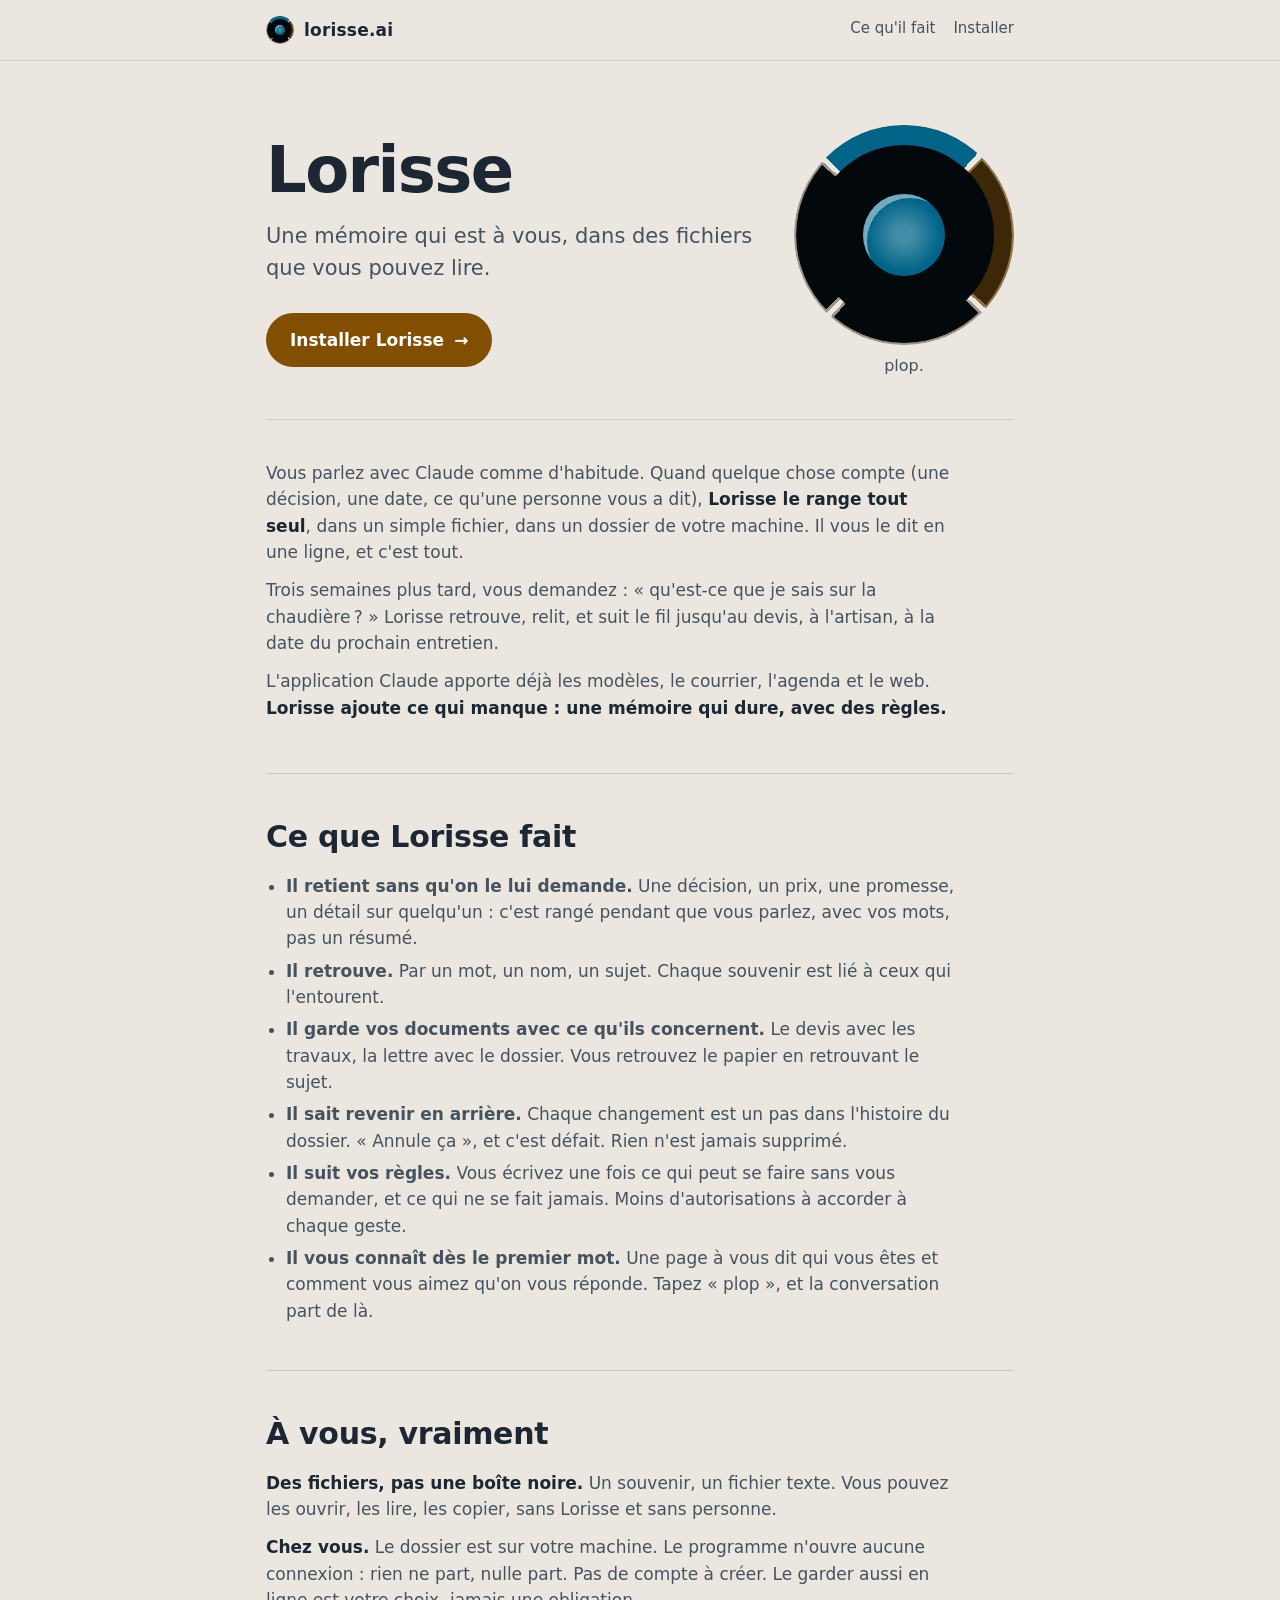
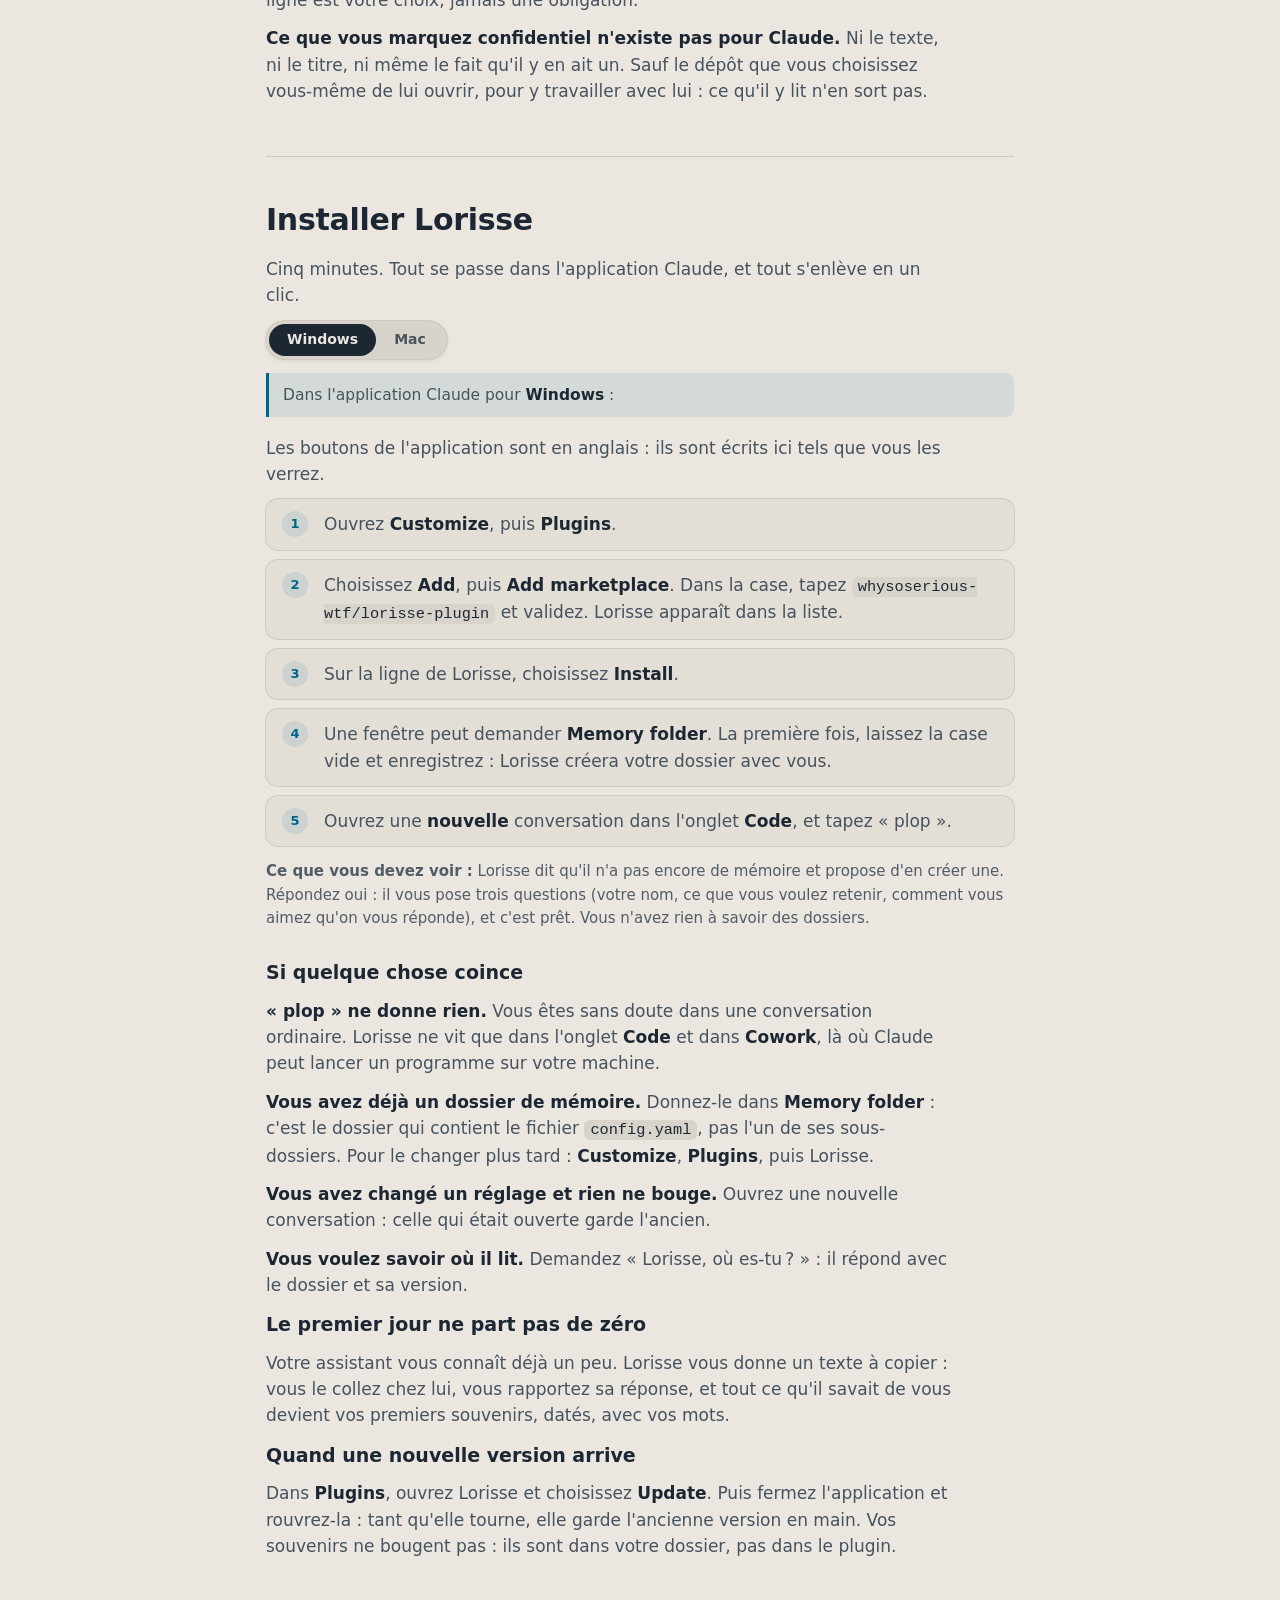
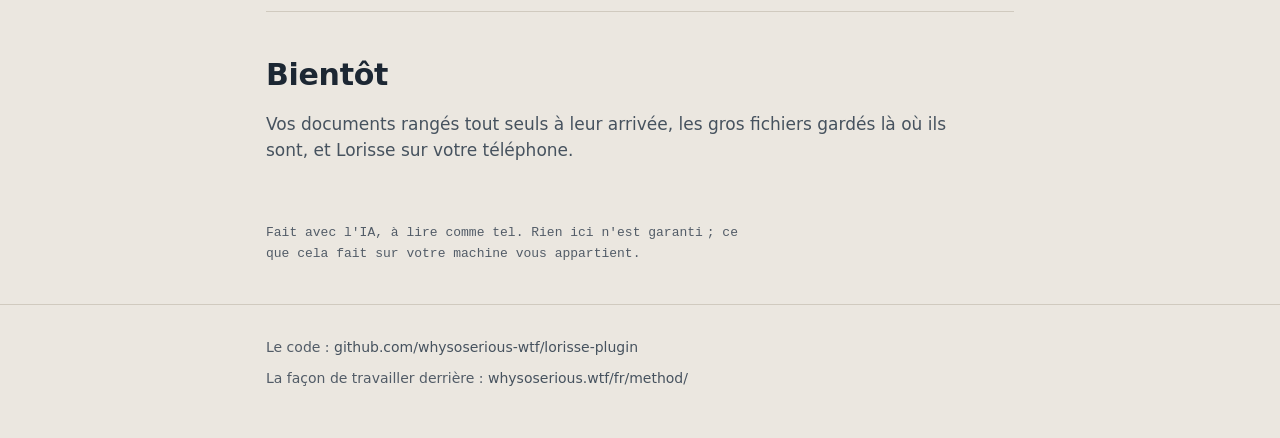
==== commit bc968345: "the plugin's address is the organisation's: whysoserious-wtf/lorisse-plugin Co-Authored-By: Claude F" ====
--- a/dev/index.html
+++ b/dev/index.html
@@ -96,7 +96,7 @@
     <p class="body">Les boutons de l'application sont en anglais&nbsp;: ils sont écrits ici tels que vous les verrez.</p>
     <ol class="steps">
       <li><span>Ouvrez <b>Customize</b>, puis <b>Plugins</b>.</span></li>
-      <li><span>Choisissez <b>Add</b>, puis <b>Add marketplace</b>. Dans la case, tapez <code>FreakingDuck/lorisse-plugin</code> et validez. Lorisse apparaît dans la liste.</span></li>
+      <li><span>Choisissez <b>Add</b>, puis <b>Add marketplace</b>. Dans la case, tapez <code>whysoserious-wtf/lorisse-plugin</code> et validez. Lorisse apparaît dans la liste.</span></li>
       <li><span>Sur la ligne de Lorisse, choisissez <b>Install</b>.</span></li>
       <li><span>Une fenêtre peut demander <b>Memory folder</b>. La première fois, laissez la case vide et enregistrez&nbsp;: Lorisse créera votre dossier avec vous.</span></li>
       <li><span>Ouvrez une <b>nouvelle</b> conversation dans l'onglet <b>Code</b>, et tapez «&nbsp;plop&nbsp;».</span></li>
@@ -126,7 +126,7 @@
 
 <footer>
   <div class="wrap row">
-    <span>Le code&nbsp;: <a href="https://github.com/FreakingDuck/lorisse-plugin">github.com/FreakingDuck/lorisse-plugin</a></span>
+    <span>Le code&nbsp;: <a href="https://github.com/whysoserious-wtf/lorisse-plugin">github.com/whysoserious-wtf/lorisse-plugin</a></span>
     <span>La façon de travailler derrière&nbsp;: <a href="https://whysoserious.wtf/fr/method/">whysoserious.wtf/fr/method/</a></span>
   </div>
 </footer>
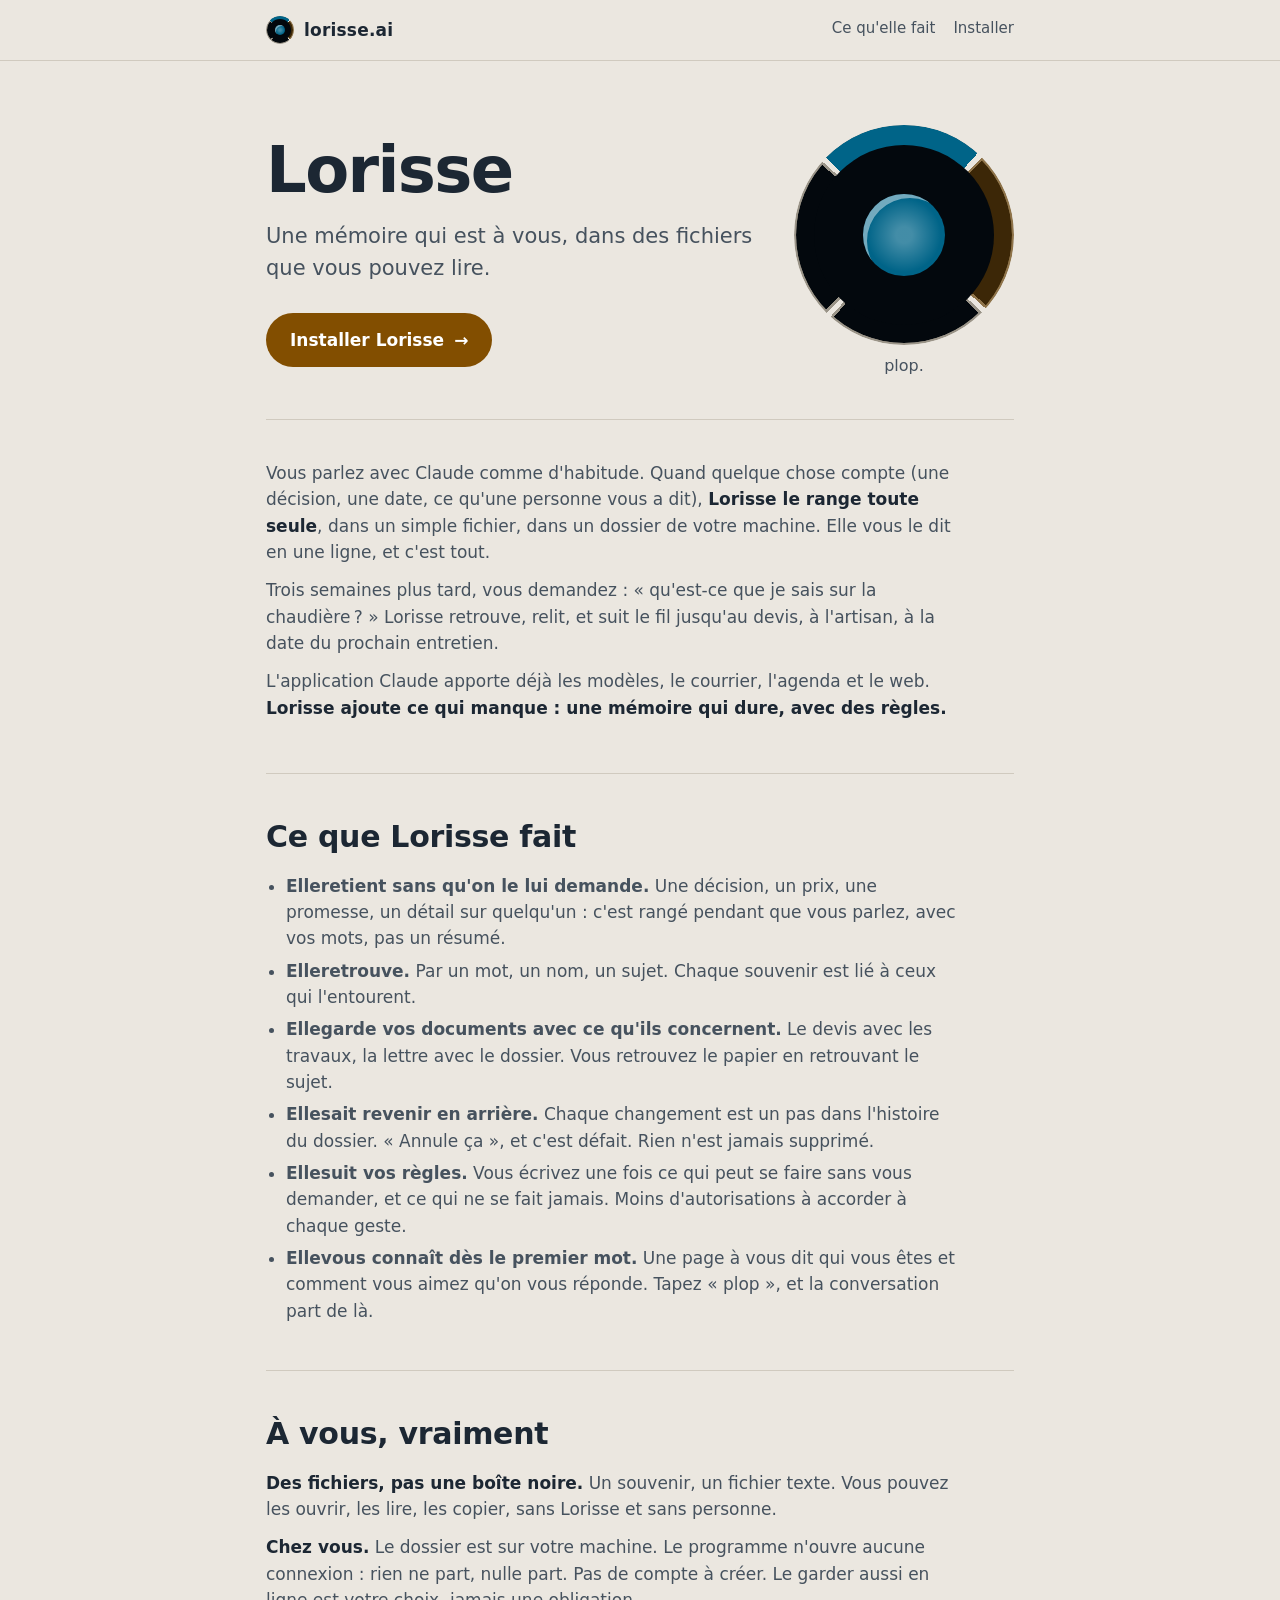
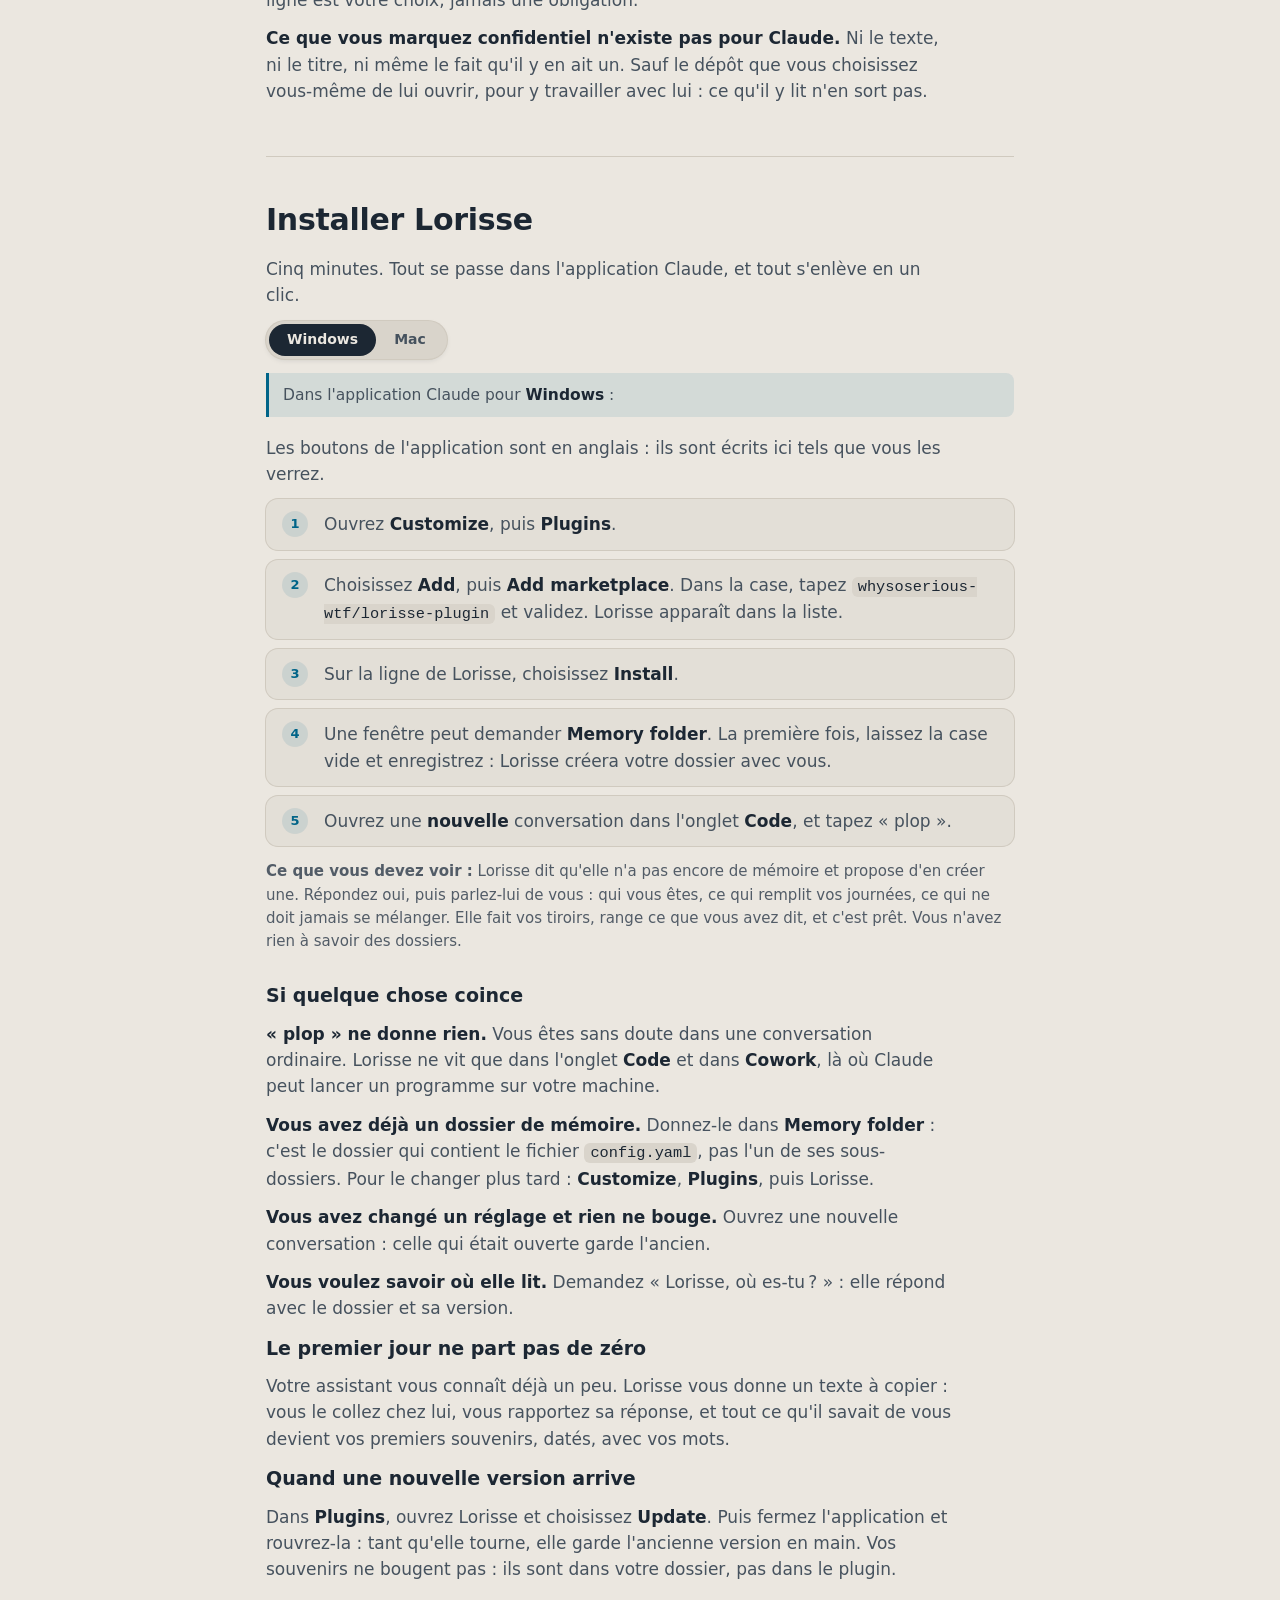
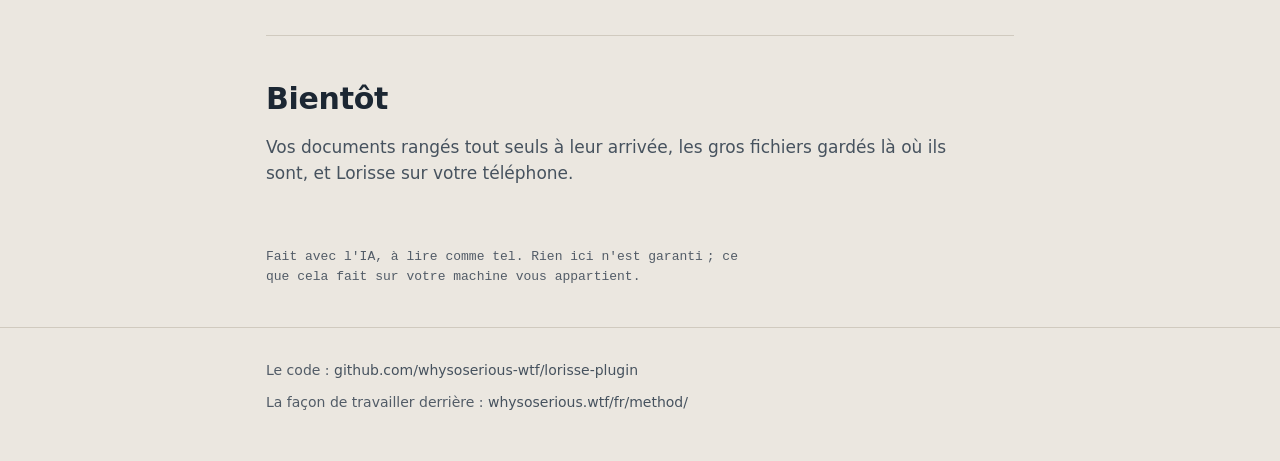
==== commit 21288e3a: "Lorisse is she in French, his word; the first day as it is since 0.7.0: you talk, she makes the draw" ====
--- a/dev/index.html
+++ b/dev/index.html
@@ -39,7 +39,7 @@
   <div class="wrap nav">
     <a class="brand" href="./"><span class="cb-eye" aria-hidden="true"><span class="cb-eye-off"></span><span class="cb-eye-off-in"></span><span class="cb-eye-q cb-eye-q--1"></span><span class="cb-eye-q cb-eye-q--2"></span><span class="cb-eye-core"><span class="cb-eye-pupil"><span class="cb-eye-inner"></span></span></span></span> lorisse.ai</a>
     <nav aria-label="Sur cette page">
-      <a href="#ce-qu-il-fait">Ce qu'il fait</a>
+      <a href="#ce-qu-elle-fait">Ce qu'elle fait</a>
       <a href="#installer">Installer</a>
     </nav>
   </div>
@@ -59,20 +59,20 @@
   </div>
 
   <section>
-    <p class="body">Vous parlez avec Claude comme d'habitude. Quand quelque chose compte (une décision, une date, ce qu'une personne vous a dit), <b>Lorisse le range tout seul</b>, dans un simple fichier, dans un dossier de votre machine. Il vous le dit en une ligne, et c'est tout.</p>
+    <p class="body">Vous parlez avec Claude comme d'habitude. Quand quelque chose compte (une décision, une date, ce qu'une personne vous a dit), <b>Lorisse le range toute seule</b>, dans un simple fichier, dans un dossier de votre machine. Elle vous le dit en une ligne, et c'est tout.</p>
     <p class="body">Trois semaines plus tard, vous demandez&nbsp;: «&nbsp;qu'est-ce que je sais sur la chaudière&#8239;?&nbsp;» Lorisse retrouve, relit, et suit le fil jusqu'au devis, à l'artisan, à la date du prochain entretien.</p>
     <p class="body">L'application Claude apporte déjà les modèles, le courrier, l'agenda et le web. <b>Lorisse ajoute ce qui manque&nbsp;: une mémoire qui dure, avec des règles.</b></p>
   </section>
 
-  <section id="ce-qu-il-fait">
+  <section id="ce-qu-elle-fait">
     <h2>Ce que Lorisse fait</h2>
     <ul class="checks">
-      <li><b>Il retient sans qu'on le lui demande.</b> Une décision, un prix, une promesse, un détail sur quelqu'un&nbsp;: c'est rangé pendant que vous parlez, avec vos mots, pas un résumé.</li>
-      <li><b>Il retrouve.</b> Par un mot, un nom, un sujet. Chaque souvenir est lié à ceux qui l'entourent.</li>
-      <li><b>Il garde vos documents avec ce qu'ils concernent.</b> Le devis avec les travaux, la lettre avec le dossier. Vous retrouvez le papier en retrouvant le sujet.</li>
-      <li><b>Il sait revenir en arrière.</b> Chaque changement est un pas dans l'histoire du dossier. «&nbsp;Annule ça&nbsp;», et c'est défait. Rien n'est jamais supprimé.</li>
-      <li><b>Il suit vos règles.</b> Vous écrivez une fois ce qui peut se faire sans vous demander, et ce qui ne se fait jamais. Moins d'autorisations à accorder à chaque geste.</li>
-      <li><b>Il vous connaît dès le premier mot.</b> Une page à vous dit qui vous êtes et comment vous aimez qu'on vous réponde. Tapez «&nbsp;plop&nbsp;», et la conversation part de là.</li>
+      <li><b>Elleretient sans qu'on le lui demande.</b> Une décision, un prix, une promesse, un détail sur quelqu'un&nbsp;: c'est rangé pendant que vous parlez, avec vos mots, pas un résumé.</li>
+      <li><b>Elleretrouve.</b> Par un mot, un nom, un sujet. Chaque souvenir est lié à ceux qui l'entourent.</li>
+      <li><b>Ellegarde vos documents avec ce qu'ils concernent.</b> Le devis avec les travaux, la lettre avec le dossier. Vous retrouvez le papier en retrouvant le sujet.</li>
+      <li><b>Ellesait revenir en arrière.</b> Chaque changement est un pas dans l'histoire du dossier. «&nbsp;Annule ça&nbsp;», et c'est défait. Rien n'est jamais supprimé.</li>
+      <li><b>Ellesuit vos règles.</b> Vous écrivez une fois ce qui peut se faire sans vous demander, et ce qui ne se fait jamais. Moins d'autorisations à accorder à chaque geste.</li>
+      <li><b>Ellevous connaît dès le premier mot.</b> Une page à vous dit qui vous êtes et comment vous aimez qu'on vous réponde. Tapez «&nbsp;plop&nbsp;», et la conversation part de là.</li>
     </ul>
   </section>
 
@@ -101,13 +101,13 @@
       <li><span>Une fenêtre peut demander <b>Memory folder</b>. La première fois, laissez la case vide et enregistrez&nbsp;: Lorisse créera votre dossier avec vous.</span></li>
       <li><span>Ouvrez une <b>nouvelle</b> conversation dans l'onglet <b>Code</b>, et tapez «&nbsp;plop&nbsp;».</span></li>
     </ol>
-    <p class="where"><b>Ce que vous devez voir&nbsp;:</b> Lorisse dit qu'il n'a pas encore de mémoire et propose d'en créer une. Répondez oui&nbsp;: il vous pose trois questions (votre nom, ce que vous voulez retenir, comment vous aimez qu'on vous réponde), et c'est prêt. Vous n'avez rien à savoir des dossiers.</p>
+    <p class="where"><b>Ce que vous devez voir&nbsp;:</b> Lorisse dit qu'elle n'a pas encore de mémoire et propose d'en créer une. Répondez oui, puis parlez-lui de vous&nbsp;: qui vous êtes, ce qui remplit vos journées, ce qui ne doit jamais se mélanger. Elle fait vos tiroirs, range ce que vous avez dit, et c'est prêt. Vous n'avez rien à savoir des dossiers.</p>
 
     <h3>Si quelque chose coince</h3>
     <p class="body"><b>«&nbsp;plop&nbsp;» ne donne rien.</b> Vous êtes sans doute dans une conversation ordinaire. Lorisse ne vit que dans l'onglet <b>Code</b> et dans <b>Cowork</b>, là où Claude peut lancer un programme sur votre machine.</p>
     <p class="body"><b>Vous avez déjà un dossier de mémoire.</b> Donnez-le dans <b>Memory folder</b>&nbsp;: c'est le dossier qui contient le fichier <code>config.yaml</code>, pas l'un de ses sous-dossiers. Pour le changer plus tard&nbsp;: <b>Customize</b>, <b>Plugins</b>, puis Lorisse.</p>
     <p class="body"><b>Vous avez changé un réglage et rien ne bouge.</b> Ouvrez une nouvelle conversation&nbsp;: celle qui était ouverte garde l'ancien.</p>
-    <p class="body"><b>Vous voulez savoir où il lit.</b> Demandez «&nbsp;Lorisse, où es-tu&#8239;?&nbsp;»&nbsp;: il répond avec le dossier et sa version.</p>
+    <p class="body"><b>Vous voulez savoir où elle lit.</b> Demandez «&nbsp;Lorisse, où es-tu&#8239;?&nbsp;»&nbsp;: elle répond avec le dossier et sa version.</p>
 
     <h3>Le premier jour ne part pas de zéro</h3>
     <p class="body">Votre assistant vous connaît déjà un peu. Lorisse vous donne un texte à copier&nbsp;: vous le collez chez lui, vous rapportez sa réponse, et tout ce qu'il savait de vous devient vos premiers souvenirs, datés, avec vos mots.</p>
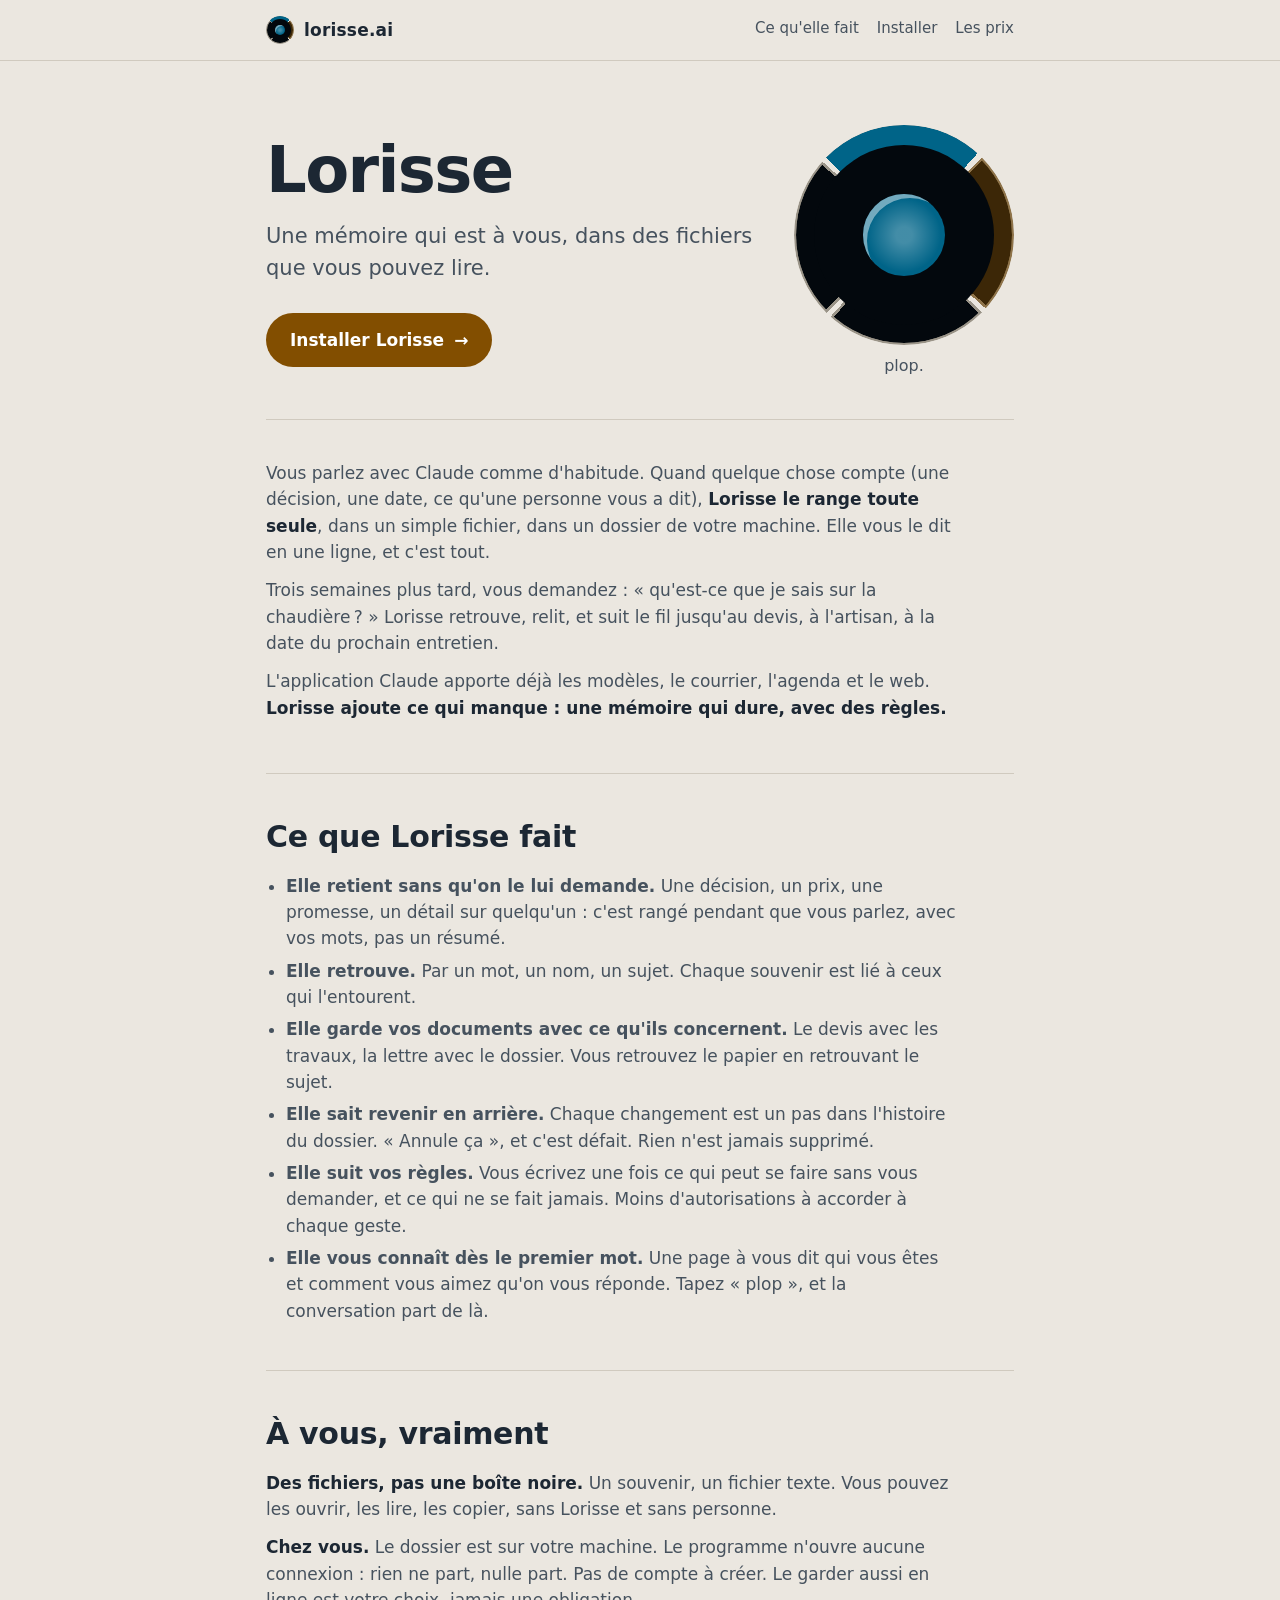
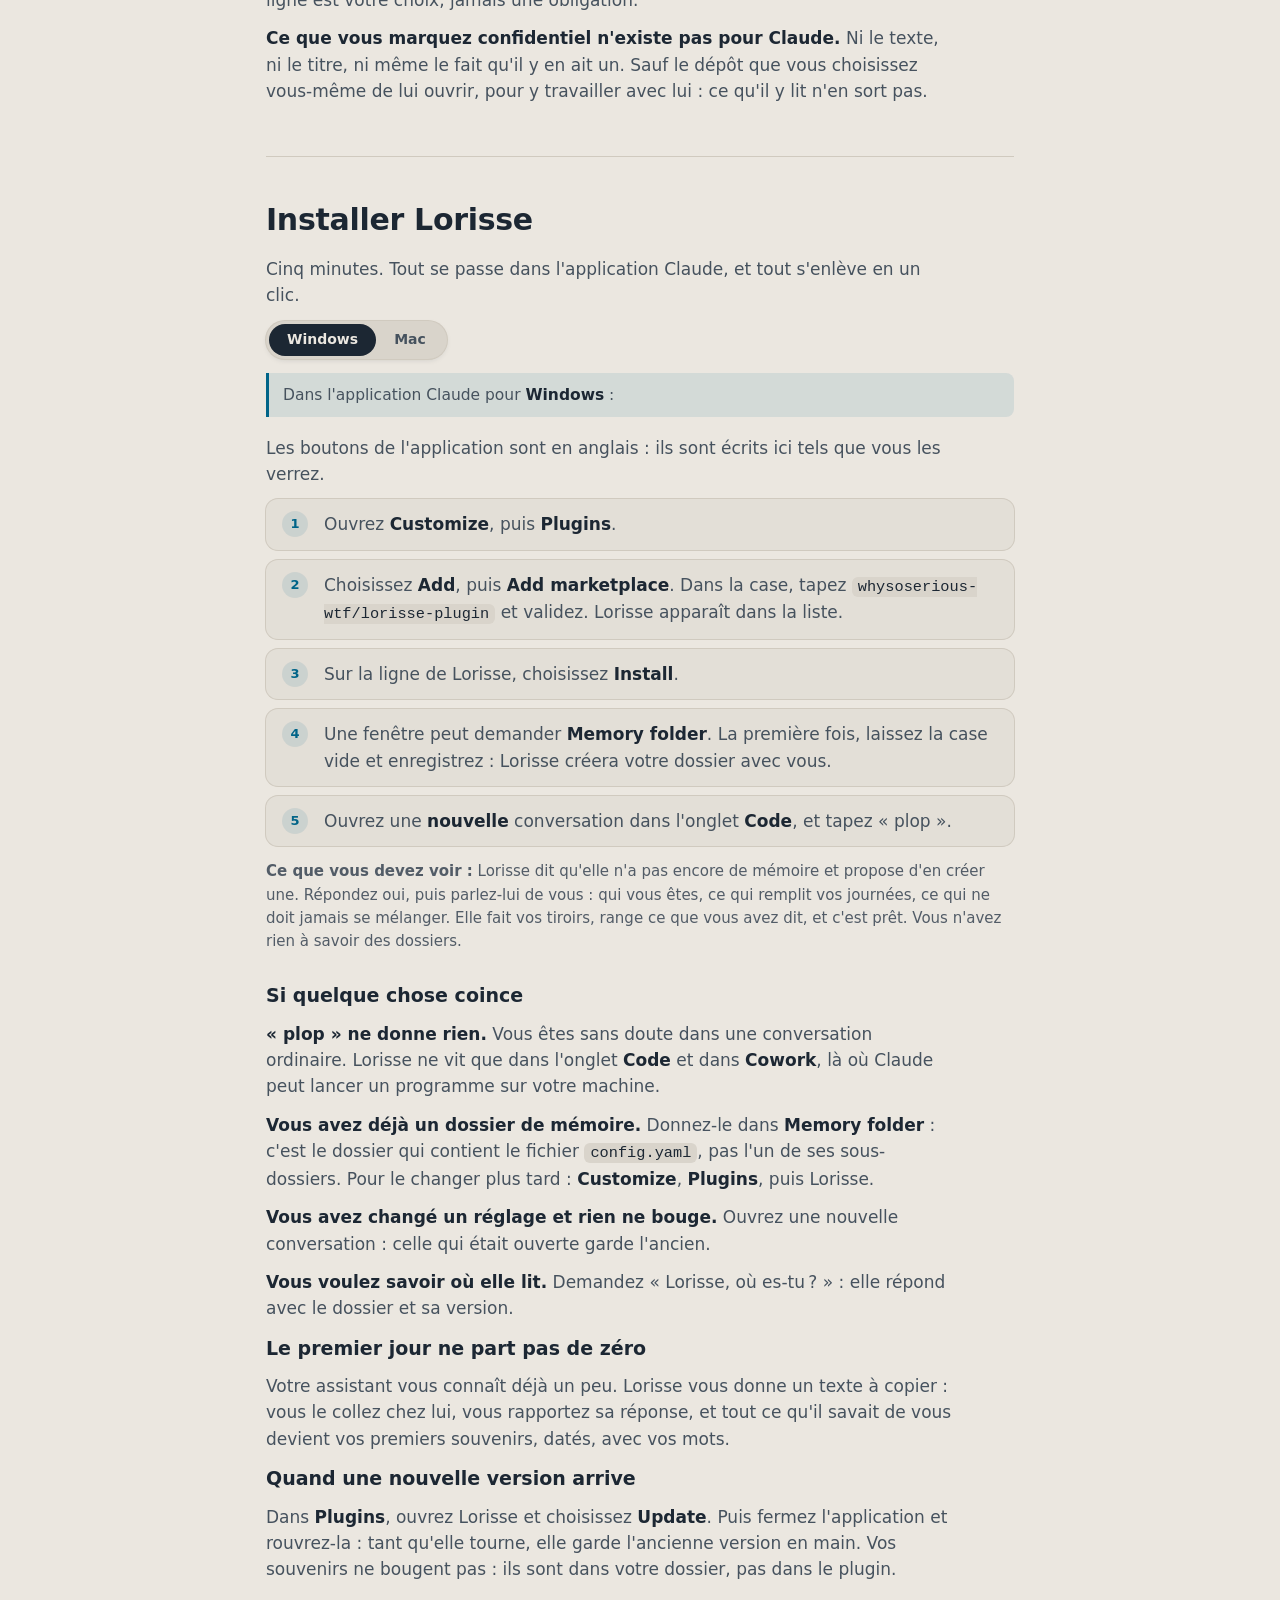
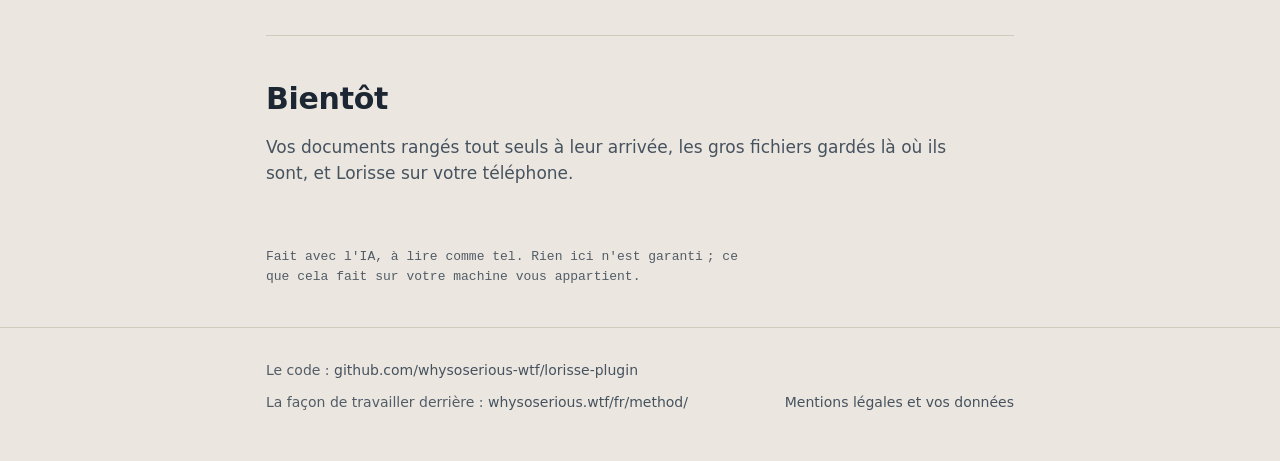
==== commit 29f3aef2: "under /dev/: the prices and the legal page with what becomes of your data, for his look; six missing" ====
--- a/dev/index.html
+++ b/dev/index.html
@@ -41,6 +41,7 @@
     <nav aria-label="Sur cette page">
       <a href="#ce-qu-elle-fait">Ce qu'elle fait</a>
       <a href="#installer">Installer</a>
+      <a href="prix/">Les prix</a>
     </nav>
   </div>
 </header>
@@ -67,12 +68,12 @@
   <section id="ce-qu-elle-fait">
     <h2>Ce que Lorisse fait</h2>
     <ul class="checks">
-      <li><b>Elleretient sans qu'on le lui demande.</b> Une décision, un prix, une promesse, un détail sur quelqu'un&nbsp;: c'est rangé pendant que vous parlez, avec vos mots, pas un résumé.</li>
-      <li><b>Elleretrouve.</b> Par un mot, un nom, un sujet. Chaque souvenir est lié à ceux qui l'entourent.</li>
-      <li><b>Ellegarde vos documents avec ce qu'ils concernent.</b> Le devis avec les travaux, la lettre avec le dossier. Vous retrouvez le papier en retrouvant le sujet.</li>
-      <li><b>Ellesait revenir en arrière.</b> Chaque changement est un pas dans l'histoire du dossier. «&nbsp;Annule ça&nbsp;», et c'est défait. Rien n'est jamais supprimé.</li>
-      <li><b>Ellesuit vos règles.</b> Vous écrivez une fois ce qui peut se faire sans vous demander, et ce qui ne se fait jamais. Moins d'autorisations à accorder à chaque geste.</li>
-      <li><b>Ellevous connaît dès le premier mot.</b> Une page à vous dit qui vous êtes et comment vous aimez qu'on vous réponde. Tapez «&nbsp;plop&nbsp;», et la conversation part de là.</li>
+      <li><b>Elle retient sans qu'on le lui demande.</b> Une décision, un prix, une promesse, un détail sur quelqu'un&nbsp;: c'est rangé pendant que vous parlez, avec vos mots, pas un résumé.</li>
+      <li><b>Elle retrouve.</b> Par un mot, un nom, un sujet. Chaque souvenir est lié à ceux qui l'entourent.</li>
+      <li><b>Elle garde vos documents avec ce qu'ils concernent.</b> Le devis avec les travaux, la lettre avec le dossier. Vous retrouvez le papier en retrouvant le sujet.</li>
+      <li><b>Elle sait revenir en arrière.</b> Chaque changement est un pas dans l'histoire du dossier. «&nbsp;Annule ça&nbsp;», et c'est défait. Rien n'est jamais supprimé.</li>
+      <li><b>Elle suit vos règles.</b> Vous écrivez une fois ce qui peut se faire sans vous demander, et ce qui ne se fait jamais. Moins d'autorisations à accorder à chaque geste.</li>
+      <li><b>Elle vous connaît dès le premier mot.</b> Une page à vous dit qui vous êtes et comment vous aimez qu'on vous réponde. Tapez «&nbsp;plop&nbsp;», et la conversation part de là.</li>
     </ul>
   </section>
 
@@ -128,6 +129,7 @@
   <div class="wrap row">
     <span>Le code&nbsp;: <a href="https://github.com/whysoserious-wtf/lorisse-plugin">github.com/whysoserious-wtf/lorisse-plugin</a></span>
     <span>La façon de travailler derrière&nbsp;: <a href="https://whysoserious.wtf/fr/method/">whysoserious.wtf/fr/method/</a></span>
+    <span><a href="legal/">Mentions légales et vos données</a></span>
   </div>
 </footer>
 <script>
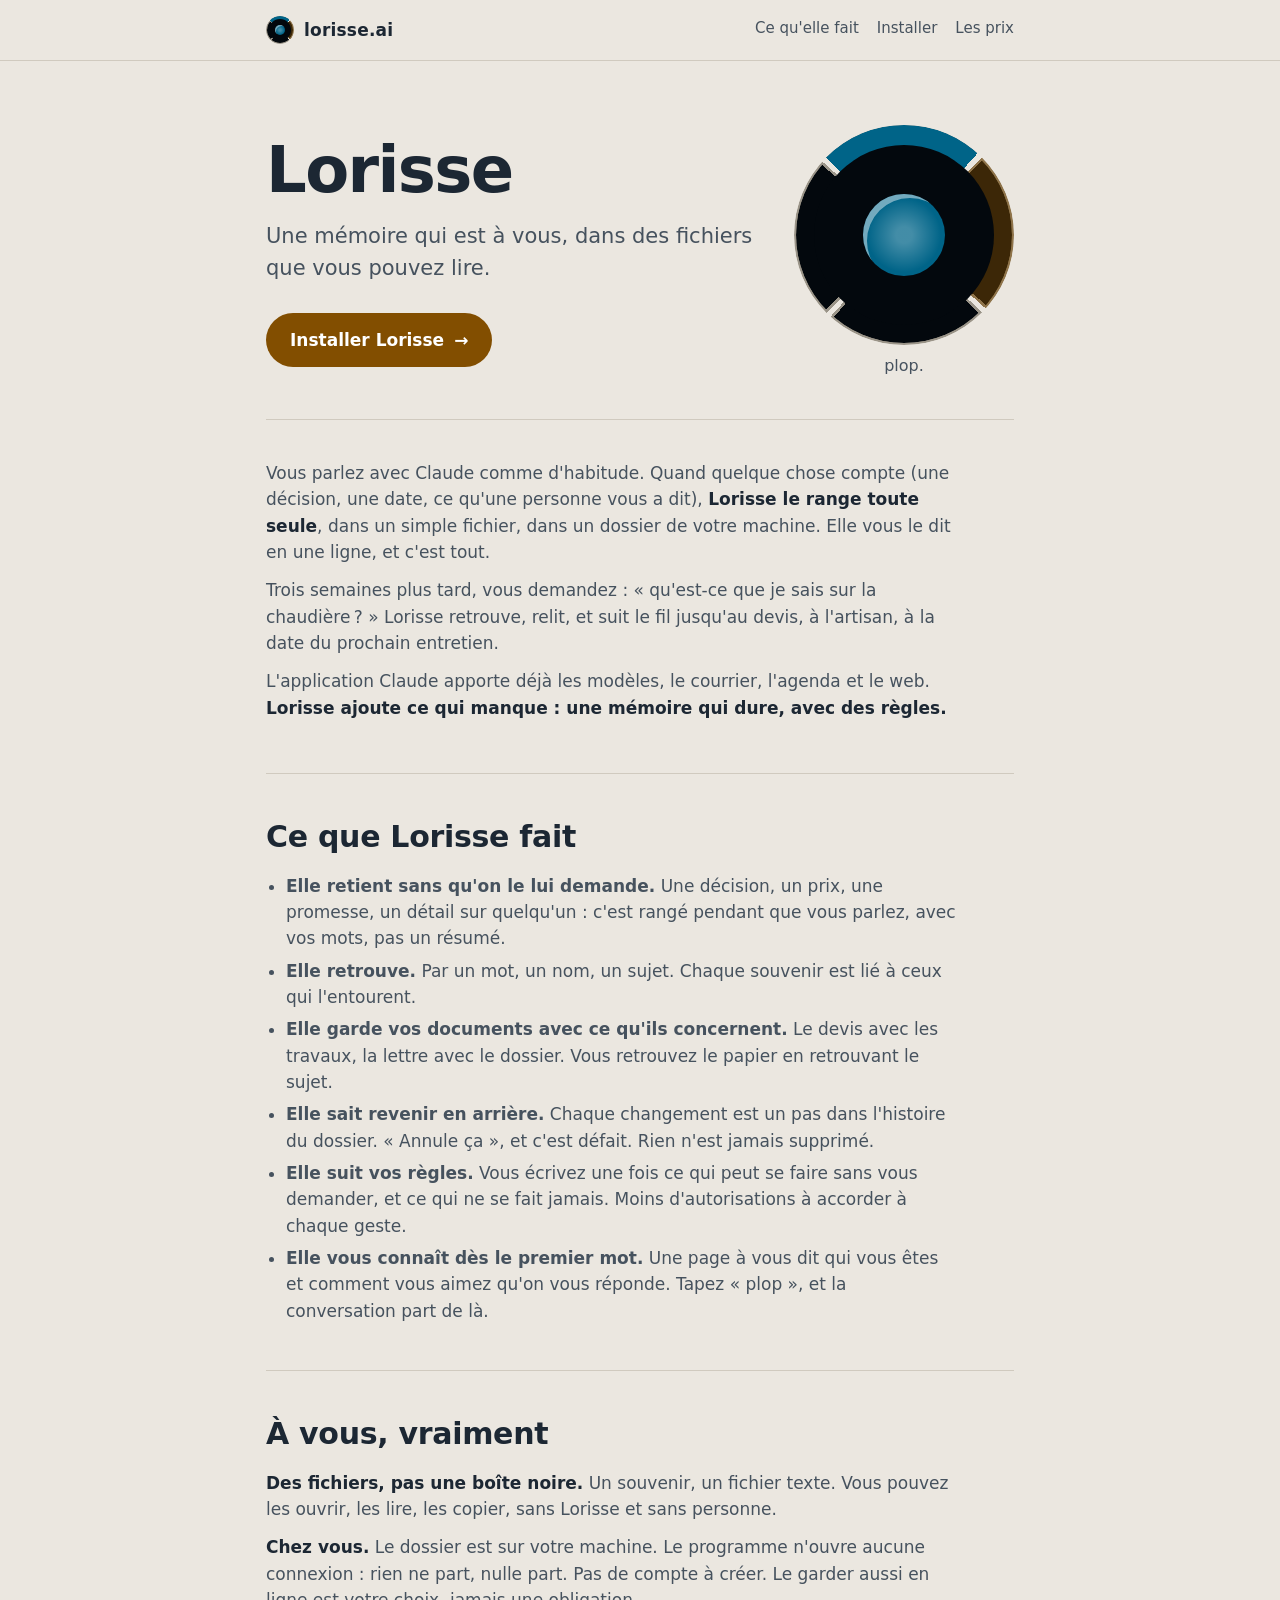
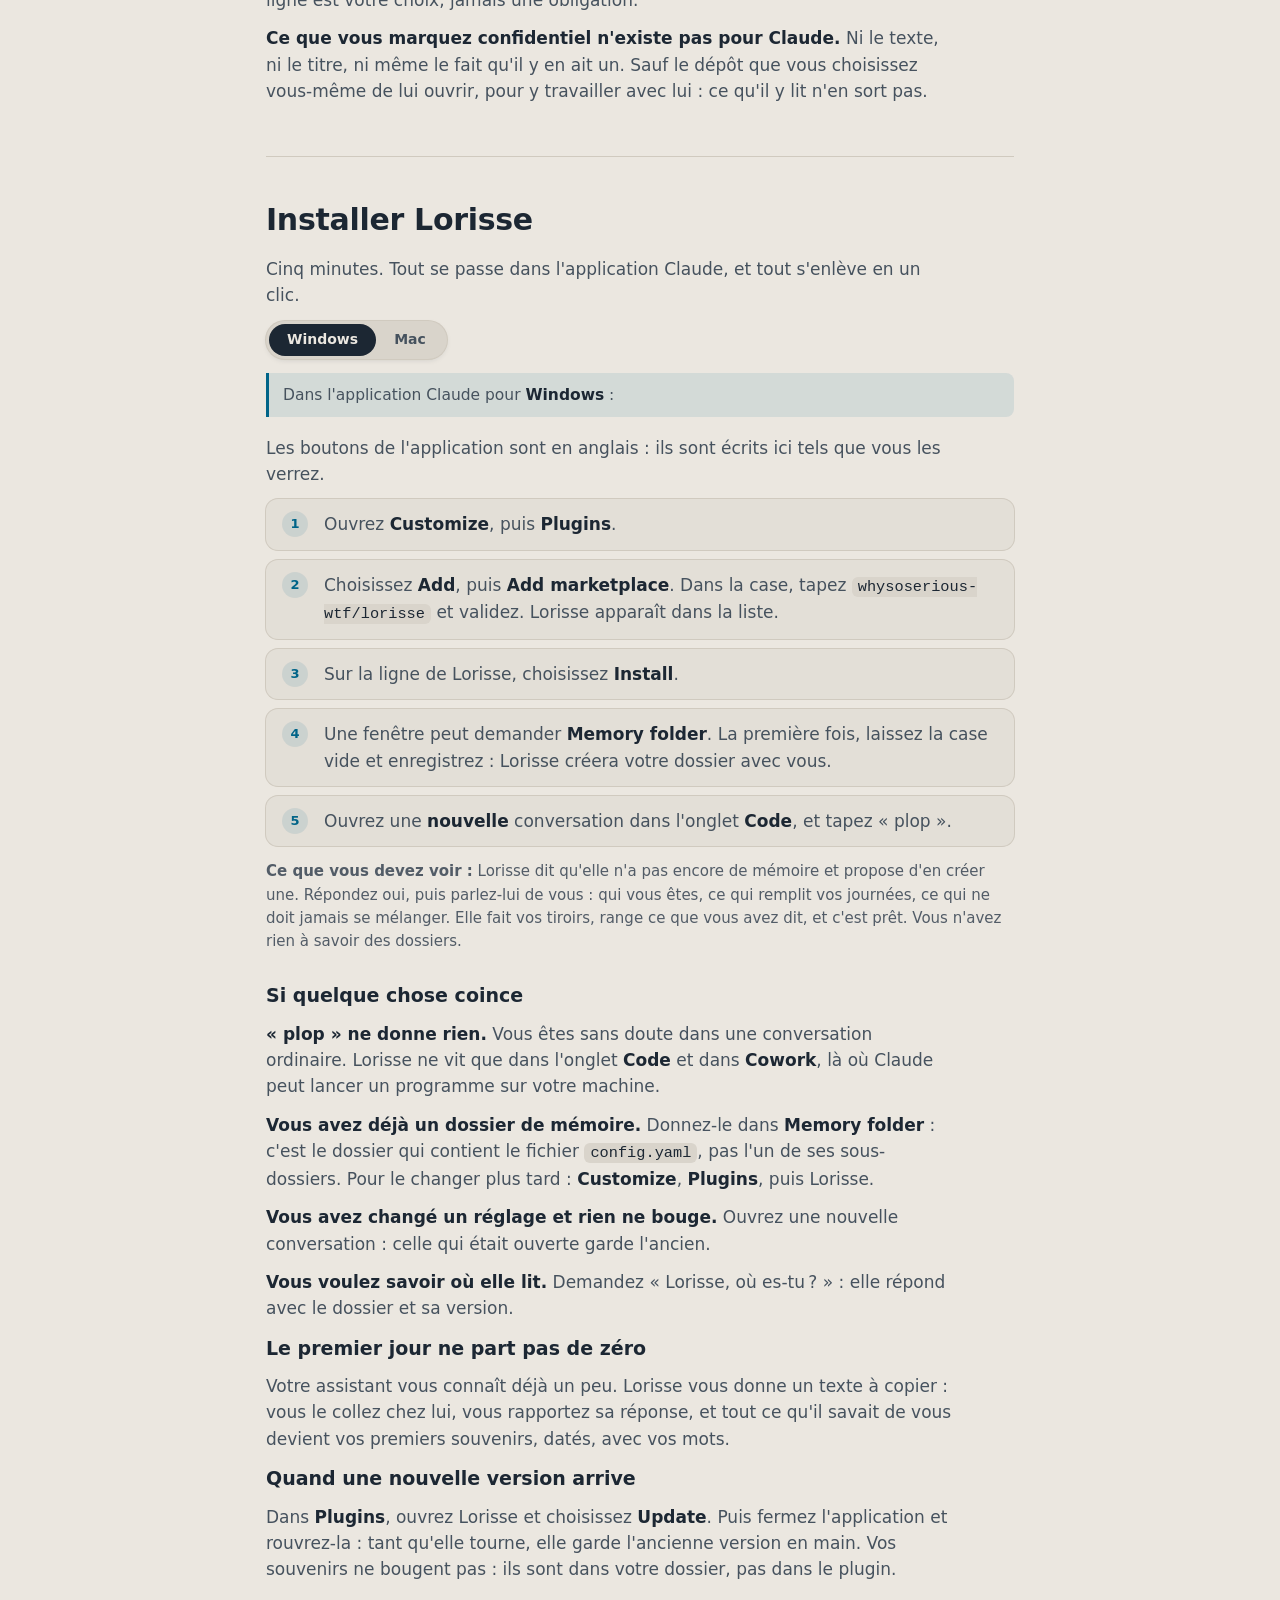
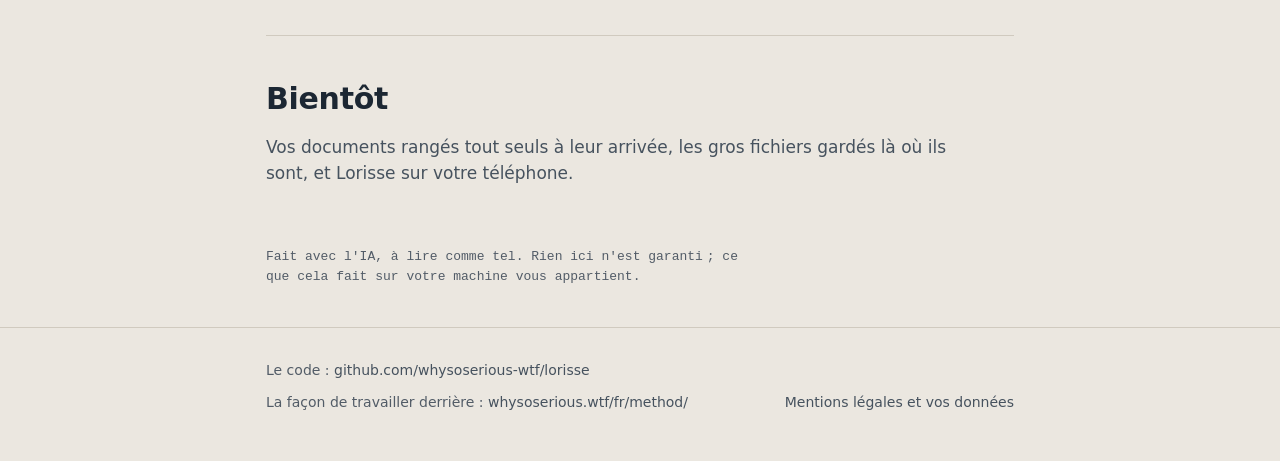
==== commit 1f2c5cf0: "the plugin's repository is whysoserious-wtf/lorisse now: the install step and the code links follow " ====
--- a/dev/index.html
+++ b/dev/index.html
@@ -97,7 +97,7 @@
     <p class="body">Les boutons de l'application sont en anglais&nbsp;: ils sont écrits ici tels que vous les verrez.</p>
     <ol class="steps">
       <li><span>Ouvrez <b>Customize</b>, puis <b>Plugins</b>.</span></li>
-      <li><span>Choisissez <b>Add</b>, puis <b>Add marketplace</b>. Dans la case, tapez <code>whysoserious-wtf/lorisse-plugin</code> et validez. Lorisse apparaît dans la liste.</span></li>
+      <li><span>Choisissez <b>Add</b>, puis <b>Add marketplace</b>. Dans la case, tapez <code>whysoserious-wtf/lorisse</code> et validez. Lorisse apparaît dans la liste.</span></li>
       <li><span>Sur la ligne de Lorisse, choisissez <b>Install</b>.</span></li>
       <li><span>Une fenêtre peut demander <b>Memory folder</b>. La première fois, laissez la case vide et enregistrez&nbsp;: Lorisse créera votre dossier avec vous.</span></li>
       <li><span>Ouvrez une <b>nouvelle</b> conversation dans l'onglet <b>Code</b>, et tapez «&nbsp;plop&nbsp;».</span></li>
@@ -127,7 +127,7 @@
 
 <footer>
   <div class="wrap row">
-    <span>Le code&nbsp;: <a href="https://github.com/whysoserious-wtf/lorisse-plugin">github.com/whysoserious-wtf/lorisse-plugin</a></span>
+    <span>Le code&nbsp;: <a href="https://github.com/whysoserious-wtf/lorisse">github.com/whysoserious-wtf/lorisse</a></span>
     <span>La façon de travailler derrière&nbsp;: <a href="https://whysoserious.wtf/fr/method/">whysoserious.wtf/fr/method/</a></span>
     <span><a href="legal/">Mentions légales et vos données</a></span>
   </div>
